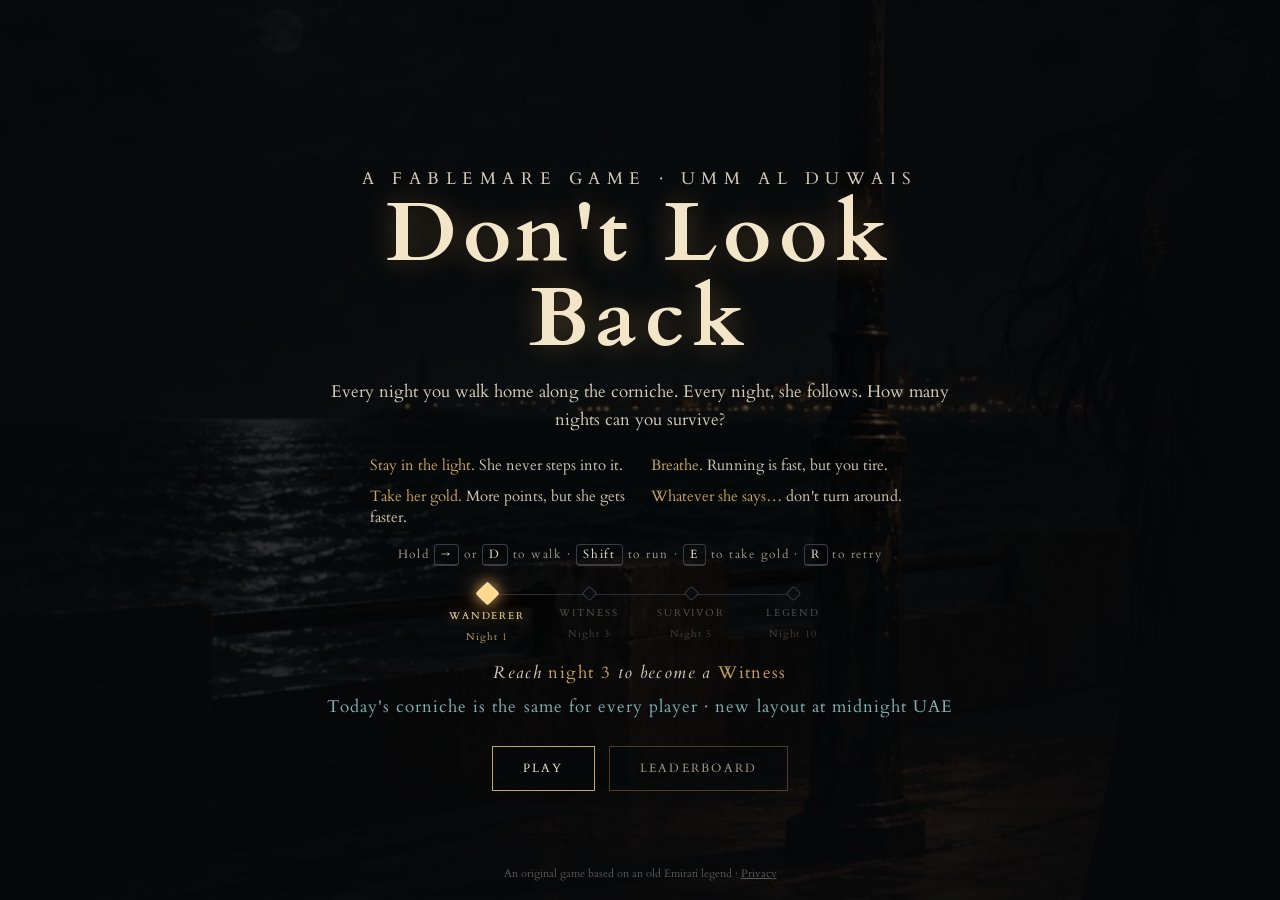
==== follow/index.html @ 58daafba "Game: rank ladder (Wanderer to Legend) on intro, end screen and share card Co-Authored-By: Claude Op" ====
<!DOCTYPE html>
<html lang="en">
<head>
<meta charset="utf-8">
<meta name="viewport" content="width=device-width,initial-scale=1,viewport-fit=cover,user-scalable=no">
<title>Don't Look Back — How many nights can you survive? | Fablemare</title>
<meta name="description" content="Walk home along the corniche at 2 AM. Stay in the light. Don't pick up her gold. And whatever you hear… don't look back. A free horror game based on the Emirati legend of Umm Al Duwais.">
<meta property="og:title" content="Don't Look Back — Fablemare">
<meta property="og:description" content="Stay in the light. Don't take her gold. Don't look back. How many nights can you survive? Beat the leaderboard.">
<meta property="og:image" content="https://fablemare.com/follow/img/woman.jpg?v=2">
<meta name="theme-color" content="#08090b">
<link rel="icon" href="../favicon.png">
<link rel="preload" href="../cardo-bold.woff2" as="font" type="font/woff2" crossorigin>
<style>
@font-face{font-family:Cardo;src:url(../cardo.woff2) format('woff2');font-weight:400;font-display:swap}
@font-face{font-family:Cardo;src:url(../cardo-bold.woff2) format('woff2');font-weight:700;font-display:swap}
@font-face{font-family:Cardo;src:url(../cardo-italic.woff2) format('woff2');font-style:italic;font-display:swap}
:root{--bg:#07080a;--ink:#efe6d2;--muted:#a3998a;--gold:#c9a45c;--teal:#7fb3b3}
*{box-sizing:border-box;-webkit-tap-highlight-color:transparent}
html,body{margin:0;height:100%;background:var(--bg);color:var(--ink);font-family:Cardo,Georgia,serif;overflow:hidden;touch-action:none;user-select:none;-webkit-user-select:none}
canvas{position:fixed;inset:0;width:100%;height:100%;display:block}
button{font:inherit;color:inherit}
.top{position:fixed;inset:0 0 auto 0;z-index:20;display:flex;justify-content:space-between;align-items:center;padding:14px 4vw;pointer-events:none}
.top>*{pointer-events:auto}
.brand{display:flex;align-items:center;gap:10px;color:var(--ink);text-decoration:none;letter-spacing:.2em;font-size:.85rem}
.brand img{width:30px;height:30px;border-radius:50%;box-shadow:0 0 0 1px rgba(201,164,92,.4)}
.pill{background:rgba(7,8,10,.4);border:1px solid rgba(201,164,92,.4);border-radius:30px;padding:6px 14px;font-size:.72rem;letter-spacing:.15em;text-transform:uppercase;color:var(--muted);cursor:pointer}
.pill:hover{color:var(--ink);border-color:var(--gold)}
.hud{position:fixed;left:0;right:0;top:96px;z-index:15;display:none;padding:0 4vw;pointer-events:none}
.hud.on{display:block}
.track{position:relative;height:2px;background:rgba(255,255,255,.12);margin:0 auto;max-width:min(560px,calc(100% - 70px))}
.track i{position:absolute;left:0;top:0;bottom:0;background:linear-gradient(90deg,rgba(201,164,92,.3),var(--gold));width:0}
.track b{position:absolute;right:-4px;top:-9px;transform:translateX(100%);padding-left:8px;font-size:.66rem;color:var(--gold);letter-spacing:.15em;font-weight:400}
.track u{position:absolute;top:-5px;width:12px;height:12px;margin-left:-6px;border-radius:50%;background:var(--ink);box-shadow:0 0 10px rgba(255,220,160,.8);text-decoration:none}
.meters{display:flex;justify-content:space-between;align-items:center;max-width:560px;margin:14px auto 0;font-size:.66rem;letter-spacing:.22em;text-transform:uppercase;color:var(--muted)}
.meter{display:flex;align-items:center;gap:8px}
.bar{width:90px;height:4px;background:rgba(255,255,255,.1);border-radius:2px;overflow:hidden}
.bar i{display:block;height:100%;width:0}
#oudBar{background:linear-gradient(90deg,#7a5b2e,#e0a14f,#ff6a3d)}
#stamBar{background:linear-gradient(90deg,#3f7d7e,#9fd3d3)}
.gold{color:var(--gold)}
.whisper{position:fixed;left:0;right:0;top:30%;z-index:16;text-align:center;font-style:italic;color:#f2d9a6;font-size:clamp(1.2rem,3.4vw,2rem);letter-spacing:.04em;text-shadow:0 0 24px rgba(255,170,90,.55),0 2px 8px #000;opacity:0;transition:opacity .6s;pointer-events:none;padding:0 6vw}
.whisper.on{opacity:1}
.turn{position:fixed;left:50%;top:46%;z-index:17;transform:translate(-50%,-50%) scale(.9);padding:16px 34px;background:rgba(120,20,20,.25);border:1px solid rgba(255,120,90,.7);color:#ffd6c7;letter-spacing:.32em;text-transform:uppercase;font-size:.86rem;cursor:pointer;opacity:0;pointer-events:none;transition:opacity .4s,transform .4s;box-shadow:0 0 40px rgba(255,80,50,.25)}
.turn.on{opacity:1;pointer-events:auto;transform:translate(-50%,-50%) scale(1);animation:pulse 1s ease-in-out infinite}
@keyframes pulse{50%{box-shadow:0 0 70px rgba(255,80,50,.55);transform:translate(-50%,-50%) scale(1.05)}}
.hint{position:fixed;left:0;right:0;top:160px;z-index:16;text-align:center;font-size:.8rem;letter-spacing:.25em;text-transform:uppercase;color:var(--gold);opacity:0;transition:opacity .4s;pointer-events:none}
.hint.on{opacity:1}
.pad{position:fixed;bottom:calc(22px + env(safe-area-inset-bottom));z-index:18;display:none;width:92px;height:92px;border-radius:50%;border:1px solid rgba(201,164,92,.5);background:rgba(7,8,10,.35);backdrop-filter:blur(4px);color:var(--ink);font-size:.7rem;letter-spacing:.2em;text-transform:uppercase;align-items:center;justify-content:center;touch-action:none}
.pad.active{background:rgba(201,164,92,.28)}
#padWalk{right:calc(24px + 92px + 16px)}
#padRun{right:24px}
#padTake{left:24px;width:84px;height:84px;border-color:rgba(255,200,110,.7);color:#ffd99a}
.touch .pad.show{display:flex}
.overlay{position:fixed;inset:0;z-index:30;display:flex;align-items:flex-start;justify-content:center;text-align:center;padding:80px 7vw 40px;opacity:0;pointer-events:none;transition:opacity .45s;overflow:auto}
.overlay.on{opacity:1;pointer-events:auto}
.overlay .bg{position:absolute;inset:0;background-size:cover;background-position:center;filter:brightness(.42) saturate(.9);z-index:-2}
.overlay::before{content:"";position:absolute;inset:0;background:radial-gradient(ellipse at center,rgba(7,8,10,.2),rgba(7,8,10,.9) 75%);z-index:-1}
.inner{max-width:640px;margin:auto}
.eyebrow{letter-spacing:.38em;text-transform:uppercase;font-size:.7rem;color:var(--teal);margin:0 0 14px}
.overlay h1,.overlay h2{margin:0;font-weight:700;line-height:1.02;color:#f3e6c8;text-shadow:0 0 30px rgba(255,186,100,.3)}
.overlay h1{font-size:clamp(2.6rem,8vw,5.2rem);letter-spacing:.08em}
.overlay h2{font-size:clamp(2.4rem,7vw,4.4rem);letter-spacing:.3em;margin-right:-.3em}
.overlay p{color:#d6ccb9;font-size:1.08rem;line-height:1.6;margin:16px 0 0}
.rules{display:grid;grid-template-columns:1fr 1fr;gap:10px 22px;text-align:left;max-width:540px;margin:22px auto 0;font-size:.95rem;color:#cfc5b2}
.rules span{color:var(--gold)}
.keys{margin-top:18px;font-size:.78rem;letter-spacing:.14em;color:var(--muted)}
.keys kbd{border:1px solid #3a3d44;border-bottom-width:2px;border-radius:4px;padding:1px 6px;font-family:inherit;color:var(--ink)}
.btns{display:flex;flex-wrap:wrap;gap:14px;justify-content:center;margin-top:26px}
.btn{position:relative;overflow:hidden;z-index:0;display:inline-block;padding:13px 30px;border:1px solid var(--gold);background:rgba(7,8,10,.4);color:var(--ink);text-decoration:none;letter-spacing:.18em;text-transform:uppercase;font-size:.78rem;cursor:pointer}
.btn::before{content:"";position:absolute;inset:0;background:var(--gold);transform:translateY(101%);transition:transform .45s cubic-bezier(.2,.7,.2,1);z-index:-1}
.btn:hover{color:#0b0b0b}.btn:hover::before{transform:none}
.btn.ghost{border-color:rgba(201,164,92,.35);color:var(--muted)}
.found{display:flex;gap:10px;justify-content:center;margin:20px 0 6px}
.found span{width:46px;height:3px;background:#2a2d33}
.found span.got{background:var(--gold);box-shadow:0 0 10px rgba(201,164,92,.6)}
.stats{color:var(--muted);font-size:.88rem;letter-spacing:.06em}
.legal{position:fixed;bottom:8px;left:0;right:0;text-align:center;font-size:.7rem;color:#5d5a54;z-index:31}
.legal a{color:inherit}
.ladder{position:relative;display:grid;grid-template-columns:repeat(4,1fr);max-width:420px;margin:22px auto 6px;padding:0 6px}
.ladder::before{content:'';position:absolute;left:12.5%;right:12.5%;top:9px;height:1px;background:linear-gradient(90deg,rgba(231,192,106,.7) var(--p,0%),#2b2e35 var(--p,0%))}
.step{position:relative;display:flex;flex-direction:column;align-items:center;gap:7px}
.step i{width:11px;height:11px;margin-top:3px;border-radius:50%;border:1px solid #3a3d44;background:#0b0c0f;transform:rotate(45deg);border-radius:2px}
.step b{font-weight:400;font-size:.62rem;letter-spacing:.2em;text-transform:uppercase;color:#55534d;white-space:nowrap}
.step small{font-size:.6rem;letter-spacing:.12em;color:#45433e}
.step.done i{background:#b8913f;border-color:#e7c06a}
.step.done b{color:#b9a477}
.step.now i{width:17px;height:17px;margin-top:0;background:#ffd88c;border-color:#fff1c9;box-shadow:0 0 14px rgba(255,190,100,.9),0 0 30px rgba(255,160,70,.45);animation:nowp 2.4s ease-in-out infinite}
.step.now b{color:#ffe2a6;text-shadow:0 0 12px rgba(255,190,100,.6)}
.step.now small{color:#c9a45c}
@keyframes nowp{50%{box-shadow:0 0 6px rgba(255,190,100,.5),0 0 14px rgba(255,160,70,.2)}}
.ladder-next{font-size:.8rem;letter-spacing:.08em;color:var(--muted);margin:6px 0 0;font-style:italic}
.ladder-next b{color:var(--gold);font-weight:400;font-style:normal}
@media (max-width:640px){.step b{font-size:.56rem;letter-spacing:.14em}}
body:has(#end.on) .legal{display:none}
@media (max-width:640px){body:has(#intro.on) .legal{display:none}}
@media (max-width:640px){.rules{grid-template-columns:1fr}.brand span{display:none}.bar{width:56px}.meters{letter-spacing:.12em}}
.score{position:fixed;top:14px;left:50%;transform:translateX(-50%);z-index:21;text-align:center;pointer-events:none;display:none}
.score.on{display:block}
.score b{display:block;font-size:clamp(1.5rem,3.4vw,2.2rem);font-weight:700;color:#f3e6c8;letter-spacing:.06em;text-shadow:0 0 18px rgba(255,186,100,.35);line-height:1}
.score small{font-size:.64rem;letter-spacing:.3em;text-transform:uppercase;color:var(--muted)}
.score .mult{color:var(--gold)}
.card{position:fixed;inset:0;z-index:25;display:flex;flex-direction:column;align-items:center;justify-content:center;text-align:center;pointer-events:none;opacity:0;transition:opacity .5s}
.card.on{opacity:1}
.card .n{font-size:.75rem;letter-spacing:.5em;text-transform:uppercase;color:var(--teal)}
.card .big{font-size:clamp(2.6rem,9vw,6rem);font-weight:700;letter-spacing:.14em;margin-right:-.14em;color:#f3e6c8;text-shadow:0 0 40px rgba(255,186,100,.35)}
.card .sub{color:#d6ccb9;font-style:italic;font-size:1.1rem;margin-top:6px;padding:0 6vw}
.card .tally{margin-top:16px;font-size:.9rem;letter-spacing:.12em;color:var(--gold);white-space:pre-line;line-height:1.8}
.big-score{font-size:clamp(3rem,10vw,5.5rem);font-weight:700;color:#f3e6c8;line-height:1;margin:10px 0 4px;text-shadow:0 0 30px rgba(255,186,100,.35)}
.seal{position:relative;display:inline-flex;flex-direction:column;align-items:center;margin-top:18px;padding:16px 34px 12px;overflow:hidden;
 background:radial-gradient(ellipse at 50% 0%,rgba(255,196,110,.28),rgba(201,164,92,.06) 60%,rgba(7,8,10,.4));border:1px solid rgba(231,192,106,.8);
 box-shadow:0 0 30px rgba(255,180,90,.25),inset 0 0 20px rgba(255,190,110,.12);clip-path:polygon(10px 0,calc(100% - 10px) 0,100% 10px,100% calc(100% - 10px),calc(100% - 10px) 100%,10px 100%,0 calc(100% - 10px),0 10px)}
.seal::after{content:"";position:absolute;inset:0;background:linear-gradient(105deg,transparent 35%,rgba(255,240,210,.35) 50%,transparent 65%);transform:translateX(-120%);animation:sweep 2.8s ease-in-out infinite}
@keyframes sweep{60%,100%{transform:translateX(120%)}}
.seal .flame{position:absolute;top:5px;left:50%;width:8px;height:12px;margin-left:-4px;border-radius:50% 50% 50% 50%/60% 60% 40% 40%;background:radial-gradient(circle at 50% 70%,#fff3c8,#ffb347 55%,rgba(255,120,40,0) 75%);filter:blur(.3px);animation:flick 1.3s ease-in-out infinite}
@keyframes flick{0%,100%{transform:scale(1) translateY(0);opacity:1}40%{transform:scale(.85,1.12) translateY(-1px);opacity:.85}70%{transform:scale(1.08,.92);opacity:.95}}
.seal b{display:block;margin-top:8px;font-size:.78rem;letter-spacing:.42em;margin-right:-.42em;text-transform:uppercase;color:#ffe2a8;text-shadow:0 0 14px rgba(255,180,90,.7)}
.seal small{display:block;margin-top:5px;color:#d9c29a;font-size:.86rem;letter-spacing:.04em;font-style:italic}
.cta{position:relative;display:block;margin:26px auto 0;width:min(100%,380px);padding:18px 20px 14px;border:0;cursor:pointer;color:#120c05;
 background:linear-gradient(180deg,#f2d494,#c9a45c 55%,#a9853f);box-shadow:0 0 0 1px rgba(255,230,170,.6),0 10px 40px -8px rgba(255,170,70,.55);animation:ember 2.2s ease-in-out infinite;
 clip-path:polygon(12px 0,calc(100% - 12px) 0,100% 50%,calc(100% - 12px) 100%,12px 100%,0 50%)}
.cta span{display:block;font-weight:700;font-size:1.15rem;letter-spacing:.38em;margin-right:-.38em;text-transform:uppercase}
.cta small{display:block;margin-top:4px;font-size:.72rem;letter-spacing:.16em;text-transform:uppercase;opacity:.75}
.cta:hover{filter:brightness(1.08)}
@keyframes ember{50%{box-shadow:0 0 0 1px rgba(255,230,170,.9),0 12px 60px -6px rgba(255,170,70,.85)}}
.medals-wrap{padding-bottom:30px;margin-top:28px}
.medals-h{margin:0 0 12px!important;font-size:.68rem!important;letter-spacing:.38em;text-transform:uppercase;color:var(--teal)!important}
.medals{display:grid;grid-template-columns:repeat(8,1fr);gap:10px;max-width:520px;margin:0 auto}
.medal{display:flex;flex-direction:column;align-items:center;gap:6px;min-width:0}
.medal em{white-space:nowrap}
.medal i{position:relative;display:grid;place-items:center;width:52px;height:52px;border-radius:50%;border:1px solid #2b2e35;background:radial-gradient(circle at 50% 35%,#16181d,#0a0b0d);color:#3a3c42}
.medal svg{width:26px;height:26px}
.medal em{font-style:normal;font-size:.56rem;letter-spacing:.12em;text-transform:uppercase;color:#4c4a45;line-height:1.3;text-align:center}
.medal.got i{color:#ffd88c;border-color:rgba(231,192,106,.85);background:radial-gradient(circle at 50% 35%,rgba(255,196,110,.28),#110d07 70%);box-shadow:0 0 18px rgba(255,180,90,.35),inset 0 0 10px rgba(255,190,110,.2)}
.medal.got em{color:#d9c29a}
.medal.new i{animation:popin .9s cubic-bezier(.2,1.6,.4,1) both}
@keyframes popin{from{transform:scale(.2);opacity:0}}
@media (max-width:640px){.medals{grid-template-columns:repeat(4,1fr)}}
.cardModal{position:fixed;inset:0;z-index:60;display:none;align-items:center;justify-content:center;background:rgba(4,5,6,.88);backdrop-filter:blur(6px);padding:20px}
.cardModal.on{display:flex}
.cm-inner{text-align:center;max-width:460px;width:100%}
.cm-inner img{width:100%;max-height:70vh;object-fit:contain;box-shadow:0 20px 70px rgba(0,0,0,.7),0 0 0 1px rgba(201,164,92,.35)}
@keyframes pulse2{50%{box-shadow:0 0 22px rgba(201,164,92,.55)}}
.submit{display:flex;gap:10px;justify-content:center;margin-top:20px;flex-wrap:wrap}
.submit input{background:rgba(7,8,10,.6);border:1px solid rgba(201,164,92,.5);color:var(--ink);font:inherit;font-size:1rem;padding:11px 14px;width:200px;letter-spacing:.06em;outline:none;user-select:text;-webkit-user-select:text}
.submit input:focus{border-color:var(--gold)}
.board{margin:30px auto 0;max-width:420px;text-align:left;font-size:.95rem}
.board h3{margin:0 0 8px;font-weight:400;font-size:.7rem;letter-spacing:.35em;text-transform:uppercase;color:var(--teal);text-align:center}
.board ol{list-style:none;margin:0;padding:0}
.board li{display:grid;grid-template-columns:2.2em 1fr auto auto;gap:10px;padding:6px 10px;border-bottom:1px solid rgba(255,255,255,.06);color:#d6ccb9}
.board li .r{color:var(--muted)}
.board li .s{color:#f3e6c8;font-weight:700}
.board li .ni{color:var(--muted);font-size:.8rem}
.board li.me{background:rgba(201,164,92,.12);color:#f3e6c8}
.board li:nth-child(1) .r{color:#e7c06a}.board li:nth-child(2) .r{color:#cfd6da}.board li:nth-child(3) .r{color:#c98a5a}
.board .note{color:var(--muted);font-size:.78rem;text-align:center;margin-top:8px}
.close{color:#ffb36b;letter-spacing:.08em;margin:8px 0 0!important;font-size:1rem!important}
.rankline{color:var(--gold)!important;font-size:.95rem!important;letter-spacing:.06em;margin:10px 0 0!important}
.submit .note{flex-basis:100%;margin:6px 0 0;color:#ffb36b;font-size:.85rem}
.tabs{display:flex;gap:6px;justify-content:center;margin-bottom:10px}
.tab{background:none;border:1px solid #2a2d33;color:var(--muted);padding:5px 12px;font-size:.66rem;letter-spacing:.2em;text-transform:uppercase;cursor:pointer}
.tab.on{border-color:var(--gold);color:var(--gold)}
.board li .tag{font-style:normal;font-size:.6rem;letter-spacing:.15em;text-transform:uppercase;color:var(--teal);margin-left:6px}
.board li .ti{display:block;font-size:.62rem;letter-spacing:.14em;text-transform:uppercase;color:#6f6a60}
.board li.gap{display:block;text-align:center;color:#55524c;border:0;padding:2px}
.player{margin-top:14px;border-top:1px solid rgba(255,255,255,.06);padding-top:10px;text-align:center}
.btns.small{margin-top:8px}.btns.small .btn{padding:8px 14px;font-size:.66rem}
.overlay .retry{margin-top:14px;font-size:.74rem;letter-spacing:.2em;color:var(--muted)}
</style>
</head>
<body>
<canvas id="cv"></canvas>
<div class="top">
  <a class="brand" href="/"><img src="../logo.png" alt="Fablemare"><span>FABLEMARE</span></a>
  <button class="pill" id="sound">Sound on</button>
</div>
<div class="score" id="score"><small id="nightLbl">Night 1</small><b id="scoreVal">0</b><small class="mult" id="multLbl"></small></div>
<div class="hud" id="hud">
  <div class="track"><i id="prog"></i><u id="dot"></u><b>HOME</b></div>
  <div class="meters">
    <div class="meter">Oud <div class="bar"><i id="oudBar"></i></div></div>
    <div class="meter gold" id="goldCount">Gold 0</div>
    <div class="meter">Breath <div class="bar"><i id="stamBar"></i></div></div>
  </div>
</div>
<div class="whisper" id="whisper"></div>
<button class="turn" id="turn">Turn around</button>
<div class="hint" id="hint"></div>
<button class="pad" id="padTake">Take</button>
<button class="pad" id="padWalk">Walk</button>
<button class="pad" id="padRun">Run</button>
<div class="card" id="card"><div class="n" id="cardN"></div><div class="big" id="cardBig"></div><div class="sub" id="cardSub"></div><div class="tally" id="cardTally"></div></div>

<div class="overlay on" id="intro">
  <div class="bg" style="background-image:url(img/woman.jpg?v=2);background-position:60% center"></div>
  <div class="inner">
    <p class="eyebrow">A Fablemare game · Umm Al Duwais</p>
    <h1>Don't Look Back</h1>
    <p>Every night you walk home along the corniche. Every night, she follows. How many nights can you survive?</p>
    <div class="rules">
      <div><span>Stay in the light.</span> She never steps into it.</div>
      <div><span>Breathe.</span> Running is fast, but you tire.</div>
      <div><span>Take her gold.</span> More points, but she gets faster.</div>
      <div><span>Whatever she says…</span> don't turn around.</div>
    </div>
    <div class="keys" id="keys">Hold <kbd>→</kbd> or <kbd>D</kbd> to walk · <kbd>Shift</kbd> to run · <kbd>E</kbd> to take gold · <kbd>R</kbd> to retry</div>
    <p class="stats" id="bestLine" style="margin-top:14px"></p>
    <div id="ladder0"></div>
    <p class="stats" style="margin-top:6px;color:#7fb3b3">Today's corniche is the same for every player · new layout at midnight UAE</p>
    <div class="btns"><button class="btn" id="start">Play</button><button class="btn ghost" id="showBoard">Leaderboard</button></div>
    <div class="board" id="board0" style="display:none"></div>
  </div>
</div>

<div class="overlay" id="end">
  <div class="bg" id="endBg"></div>
  <div class="inner">
    <p class="eyebrow" id="endNo">Taken on night 1</p>
    <h2 id="endTitle">TAKEN</h2>
    <div class="big-score" id="endScore">0</div>
    <p class="stats" id="endStats"></p>
    <div id="ladder1"></div>
    <p class="close" id="soClose"></p>
    <div id="newBest"></div>
    <p class="rankline" id="rankLine"></p>
    <form class="submit" id="submit" style="display:none" autocomplete="off">
      <input id="name" maxlength="14" placeholder="Pick a name" aria-label="Your name for the leaderboard">
      <button class="btn" type="submit" id="nameBtn">Join the leaderboard</button>
      <p class="note" id="nameMsg"></p>
    </form>
    <button class="cta" id="again"><span>Try again</span><small id="againSub">Press R · she is waiting</small></button>
    <div class="btns">
      <button class="btn" id="share">Share my card</button>
      <a class="btn ghost" href="https://www.youtube.com/@Fablemare">Watch the legend</a>
    </div>
    <div class="board" id="board1"></div>
    <div class="medals-wrap"><p class="medals-h" id="achH">Relics found</p><div class="medals" id="ach"></div></div>
  </div>
</div>
<div class="cardModal" id="cardModal" aria-hidden="true">
  <div class="cm-inner">
    <img id="cardImg" alt="Your Don't Look Back share card">
    <div class="btns">
      <button class="btn" id="cardShare">Share</button>
      <a class="btn ghost" id="cardSave" download="dont-look-back.png">Save image</a>
      <button class="btn ghost" id="cardClose">Close</button>
    </div>
  </div>
</div>
<p class="legal" id="legal">An original game based on an old Emirati legend · <a href="/privacy.html">Privacy</a></p>

<script>
(() => {
'use strict';
/* Leaderboard endpoint (Google Apps Script web app). Empty = this device only. */
const LB_DEPLOYED = '';
const LB_URL = (new URLSearchParams(location.search).get('lb') || LB_DEPLOYED).replace(/\/$/, '');
const GAME = 'dlb';
const dubaiDay = () => { const d = new Date(Date.now() + 4*3600e3); return d.getUTCFullYear() + String(d.getUTCMonth()+1).padStart(2,'0') + String(d.getUTCDate()).padStart(2,'0'); };
function mulberry32(a){ return function(){ a |= 0; a = a + 0x6D2B79F5 | 0; let t = Math.imul(a ^ a >>> 15, 1 | a); t = t + Math.imul(t ^ t >>> 7, 61 | t) ^ t; return ((t ^ t >>> 14) >>> 0) / 4294967296; }; }
let R = Math.random, runSeed = dubaiDay();
const rr = (a,b) => a + R()*(b-a);

const $ = id => document.getElementById(id);
const cv = $('cv'), cx = cv.getContext('2d');
const touch = matchMedia('(pointer: coarse)').matches;
if (touch) { document.body.classList.add('touch'); $('keys').textContent = 'Hold WALK or RUN · tap TAKE to pick up gold' + (innerHeight > innerWidth ? ' · best in landscape' : ''); }
let W, H, DPR, S;
function resize(){ DPR = Math.min(devicePixelRatio||1, 2); W = innerWidth; H = innerHeight; cv.width = W*DPR; cv.height = H*DPR; cx.setTransform(DPR,0,0,DPR,0,0); S = Math.min(H/11, W/8.5); }
addEventListener('resize', resize); resize();
const rnd = (a,b) => a + Math.random()*(b-a);
const clamp = (v,a,b) => Math.max(a, Math.min(b, v));
const fmt = n => Math.round(n).toLocaleString('en-US');

/* saved data (this device only) */
const store = { get(k, d){ try { const v = localStorage.getItem(k); return v === null ? d : JSON.parse(v); } catch(e){ return d; } }, set(k, v){ try { localStorage.setItem(k, JSON.stringify(v)); } catch(e){} } };
let bestScore = store.get('fm_dlb_best_score', 0), bestNight = store.get('fm_dlb_best_night', 0), achGot = store.get('fm_dlb_ach', []), myName = store.get('fm_dlb_name', '');
const ACH = [
  ['night3','Survive night 3'],['night5','Survive night 5'],['night10','Survive night 10'],
  ['close','Close call'],['greedy','5 gold in one night'],['pure','A night with no gold'],['resist','Resist her 5 times'],['sprint','Night under 40s']
];
let runAch = [], runGold = 0;
function unlock(k){ if (!achGot.includes(k)) { achGot.push(k); runAch.push(k); store.set('fm_dlb_ach', achGot); popup('✦ ' + ACH.find(a=>a[0]===k)[1], '#e7c06a', 1.6); } }
const MOON = n => `<svg viewBox="0 0 24 24" fill="none" stroke="currentColor" stroke-width="1.4"><path d="M15.5 3.2a8.8 8.8 0 1 0 5.3 15.6A7.2 7.2 0 0 1 15.5 3.2z"/><text x="11" y="16" font-size="7" fill="currentColor" stroke="none" text-anchor="middle" font-family="Cardo,serif">${n}</text></svg>`;
const ICON = {
  night3: MOON(3), night5: MOON(5), night10: MOON(10),
  close: '<svg viewBox="0 0 24 24" fill="none" stroke="currentColor" stroke-width="1.4"><path d="M2 12s3.8-6.5 10-6.5S22 12 22 12s-3.8 6.5-10 6.5S2 12 2 12z"/><circle cx="12" cy="12" r="3.2"/><circle cx="12" cy="12" r="1" fill="currentColor"/></svg>',
  greedy: '<svg viewBox="0 0 24 24" fill="none" stroke="currentColor" stroke-width="1.4"><ellipse cx="9" cy="13" rx="6" ry="3.4"/><ellipse cx="15" cy="11" rx="6" ry="3.4"/><path d="M15 5.5l.6 1.4 1.4.6-1.4.6-.6 1.4-.6-1.4-1.4-.6 1.4-.6z" fill="currentColor"/></svg>',
  pure: '<svg viewBox="0 0 24 24" fill="none" stroke="currentColor" stroke-width="1.4"><rect x="9" y="11" width="6" height="10" rx="1"/><path d="M12 11V9"/><path d="M12 3.5c1.6 1.8 2 3 0 5-2-2-1.6-3.2 0-5z" fill="currentColor"/></svg>',
  resist: '<svg viewBox="0 0 24 24" fill="none" stroke="currentColor" stroke-width="1.4"><path d="M4 12c2-3 5-4 8-2 3-2 6-1 8 2-2 3-5 4-8 4s-6-1-8-4z"/><path d="M4 12h16"/><path d="M3 4l18 16"/></svg>',
  sprint: '<svg viewBox="0 0 24 24" fill="none" stroke="currentColor" stroke-width="1.4"><path d="M3 8h9M2 12h12M3 16h9"/><path d="M15 6l6 6-6 6"/></svg>'
};
const SHORT = {night3:'Night 3', night5:'Night 5', night10:'Night 10', close:'Close call', greedy:'Gold ×5', pure:'No gold', resist:'Resisted ×5', sprint:'Under 40s'};
const RANKS = [['Wanderer', 1], ['Witness', 3], ['Survivor', 5], ['Legend', 10]];
const rankIdx = n => RANKS.reduce((k, r, i) => n >= r[1] ? i : k, 0);
function updateBestLine(){ $('bestLine').textContent = bestScore ? `Your best: ${fmt(bestScore)} · night ${bestNight} · ${titleFor(bestNight)}` : ''; $('ladder0').innerHTML = ladderHtml(bestNight || 1, true); }
updateBestLine();
['end_taken'].forEach(k => { const i = new Image(); i.src = 'img/'+k+'.jpg'; });

/* audio */
let soundOn = true, ac = null, master;
const amb = new Audio('ambience.mp3'); amb.loop = true; amb.volume = 0;
function audio(){ if (!ac) { try { ac = new (window.AudioContext||window.webkitAudioContext)(); master = ac.createGain(); master.connect(ac.destination); } catch(e){} } if (ac && ac.state === 'suspended') ac.resume(); return ac; }
function tone(freq, t0, dur, vol, type, end){ if(!ac||!soundOn) return; const o=ac.createOscillator(), g=ac.createGain(); o.type=type||'sine'; o.frequency.setValueAtTime(freq,t0); if(end) o.frequency.exponentialRampToValueAtTime(end,t0+dur); g.gain.setValueAtTime(0.0001,t0); g.gain.exponentialRampToValueAtTime(vol,t0+0.01); g.gain.exponentialRampToValueAtTime(0.0001,t0+dur); o.connect(g).connect(master); o.start(t0); o.stop(t0+dur+0.05); }
function noise(dur, vol, filt, q){ if(!ac||!soundOn) return; const n=ac.createBuffer(1,Math.ceil(ac.sampleRate*dur),ac.sampleRate), d=n.getChannelData(0); for(let i=0;i<d.length;i++) d[i]=(Math.random()*2-1)*(1-i/d.length); const s=ac.createBufferSource(), f=ac.createBiquadFilter(), g=ac.createGain(); f.type='bandpass'; f.frequency.value=filt||800; f.Q.value=q||0.7; g.gain.value=vol; s.buffer=n; s.connect(f).connect(g).connect(master); s.start(); }
const sfx = {
  step: v => noise(0.09, 0.2*v, 380, 1.2),
  chime: v => { if(!ac) return; const t0=ac.currentTime; [2093,2637,3136].forEach((f,i)=>tone(f*rnd(.99,1.01), t0+i*0.06, 1.6, 0.05*v)); },
  heart: v => { if(!ac) return; const t0=ac.currentTime; tone(52,t0,0.22,0.5*v); tone(46,t0+0.2,0.22,0.35*v); },
  boom: v => { if(!ac) return; tone(90,ac.currentTime,2.2,0.9*v,'sine',26); noise(1.4,0.6*v,120,0.5); },
  breath: v => noise(1.1, 0.25*v, 1400, 0.6),
  pickup: m => { if(!ac) return; const t0=ac.currentTime, k = Math.pow(2, Math.min(m,6)/12); tone(1568*k,t0,0.5,0.12); tone(2349*k,t0+0.08,0.7,0.1); },
  whisper: () => { noise(1.6, 0.35, 2600, 0.8); noise(1.2, 0.2, 900, 0.5); },
  bonus: () => { if(!ac) return; const t0=ac.currentTime; [523,659,784,1047].forEach((f,i)=>tone(f, t0+i*0.07, 0.35, 0.08, 'triangle')); },
  clear: () => { if(!ac) return; const t0=ac.currentTime; [392,523,659,784,1047].forEach((f,i)=>tone(f, t0+i*0.11, 0.9, 0.09, 'triangle')); }
};
function fadeAmb(to, ms){ ms=ms||1200; const from=amb.volume, t0=performance.now(); (function f(tt){ const k=Math.min(1,(tt-t0)/ms); amb.volume=clamp(from+(to-from)*k,0,1); if(k<1) requestAnimationFrame(f); })(t0); }
$('sound').onclick = () => { soundOn=!soundOn; $('sound').textContent = soundOn?'Sound on':'Sound off'; if(master) master.gain.value = soundOn?1:0; if (soundOn) { amb.play().catch(()=>{}); fadeAmb(state==='play'?0.45:0.3); } else fadeAmb(0,300); };

/* world: each night is a level */
let L = 240, night = 1;
let lamps, stalls, bangles, palms, skyline, stars, fog, embers, smoke;
const NIGHT_SUBS = ['', "She's out tonight.", 'The lamps are older here.', 'She learned your route.', 'Fewer lights. Faster steps.', "Don't trust the gold.", 'The karak stall is closed.', 'She is hungry tonight.', 'Every lamp is flickering.', 'She knows your name.', 'The longest night.'];
function build(){
  const N = night;
  L = Math.min(420, 170 + N*30);
  R = mulberry32((+runSeed) * 101 + night * 7919);
  lamps = []; let x = 10;
  const pBroken = Math.min(0.6, 0.1 + N*0.06);
  while (x < L - 14) { lamps.push({x, r: 6.2, broken: R() < pBroken && x > 30, ph: R()*10, dimv: 1}); x += rr(19, 28) + Math.min(14, N*1.6) + x/L*4; }
  stalls = N < 6 ? [{x: L*rr(.45,.6), r: 11}] : (R() < .5 ? [{x: L*rr(.4,.7), r: 10}] : []);
  lamps = lamps.filter(l => !stalls.some(s => Math.abs(s.x-l.x) < 14));
  bangles = [];
  const pts = [...lamps.map(l=>l.x), ...stalls.map(s=>s.x)].sort((a,b)=>a-b);
  for (let i=0;i<pts.length-1;i++){ const gap = pts[i+1]-pts[i]; if (gap > 17 && R() < 0.75) bangles.push({x: pts[i]+gap*rr(.4,.6), taken:false, t:R()*6}); }
  palms = []; for (let p=-30; p<L*0.6+60; p+=rnd(5,11)) palms.push({x:p, h:rnd(6.5,10), lean:rnd(-.18,.18), s:rnd(.85,1.15)});
  skyline = []; for (let p=-60; p<L*0.12+160; p+=rnd(2.5,6)) skyline.push({x:p, w:rnd(2,5), h:rnd(4,16)*(Math.random()<.15?1.8:1), lit:Math.random()});
  stars = Array.from({length:110},()=>({x:Math.random(), y:Math.random()*0.5, s:Math.random()*1.3+0.2, t:Math.random()*6}));
  fog = Array.from({length:7},()=>({x:Math.random(), y:rnd(.55,.85), r:rnd(.25,.5), v:rnd(.004,.012)*(Math.random()<.5?-1:1), a:rnd(.02,.045)}));
  embers = Array.from({length:30},()=>({x:Math.random(), y:Math.random(), v:rnd(.01,.03), s:rnd(.6,1.6), p:Math.random()*6}));
  smoke = [];
}
function flick(l, tt){ const s = Math.sin(tt*7.3+l.ph)*Math.sin(tt*3.1+l.ph*2)+Math.sin(tt*17+l.ph); return s > 0.6 ? 0.15 : (s > -0.2 ? 1 : 0.55); }
function dim(l){ return (Her && Her.on && Her.a > 0.5 && Math.abs(Her.x - l.x) < l.r*0.6) ? 0.12 + Math.random()*0.15 : 1; }
function lightAt(x, tt){
  let v = 0;
  for (const l of lamps){ const d = Math.abs(x-l.x); if (d < l.r) { let k = (1 - d/l.r) * l.dimv; if (l.broken) k *= flick(l, tt); v = Math.max(v, k); } }
  for (const s of stalls){ const d = Math.abs(x-s.x); if (d < s.r) v = Math.max(v, 1 - d/s.r*0.85); }
  return v;
}
const inStall = x => stalls.some(s => Math.abs(x-s.x) < s.r*0.75);

/* state */
let state = 'menu', P, Her, t = 0, nightT = 0, runT = 0, gold = 0, oud = 0, seen = false, nextWhisper = 0, whisperOn = 0, whisperResolved = true, lastStep = 0, lastBeat = 0, lastChime = 0, shake = 0, flash = 0, cam = 0, menuX = 0;
let score = 0, nightScore = 0, distScored = 0, mult = 1, closeArmed = false, resisted = 0, popups = [], cardT = 0, onCardDone = null, deathCause = 'taken';
const input = {walk:false, run:false, take:false};
function resetNight(){
  build();
  P = {x: 2, v: 0, stam: 1, phase: 0};
  Her = {on:false, x:-50, a:0, cool: Math.max(3, 7 - night*0.5), wait:0};
  gold = 0; oud = 0; nextWhisper = rnd(5,8); whisperOn = 0; whisperResolved = true; shake = 0; cam = P.x; lastStep = 0; nightT = 0; distScored = 0; mult = 1; closeArmed = false; nightScore = 0;
}
let combo = 1, lastBonusT = -99, bestCombo = 1;
function newRun(){ runAch = []; runGold = 0; runSeed = dubaiDay(); night = 1; score = 0; runT = 0; seen = false; resisted = 0; popups = []; combo = 1; lastBonusT = -99; bestCombo = 1; nightsLog = []; resetNight(); }
let nightsLog = [];
newRun();

/* popups */
function popup(text, color, life){ popups.push({text, color: color||'#f3e6c8', life: life||1.2, max: life||1.2, y: 0}); }
function drawPopups(dt){
  cx.textAlign = 'center';
  popups.forEach((p,i) => { p.life -= dt; p.y += dt*40; const a = clamp(p.life/p.max*1.5, 0, 1);
    cx.font = `700 ${Math.max(16, S*0.42)}px Cardo, Georgia, serif`; cx.fillStyle = p.color; cx.globalAlpha = a; cx.shadowColor = 'rgba(0,0,0,.9)'; cx.shadowBlur = 8;
    cx.fillText(p.text, W*0.36, H*0.8 - S*3.4 - p.y - i*S*0.5); cx.shadowBlur = 0; cx.globalAlpha = 1; });
  popups = popups.filter(p => p.life > 0);
}
function addScore(n, label, color, chain){
  if (chain) { combo = (t - lastBonusT < 8) ? Math.min(3, combo + 0.5) : 1; lastBonusT = t; bestCombo = Math.max(bestCombo, combo); n = Math.round(n * combo); }
  score += n; nightScore += n;
  if (label) { popup(label + (chain && combo > 1 ? '  ×' + combo : '') + '  +' + fmt(n), color); sfx.bonus(); }
}
const buzz = p => { try { if (navigator.vibrate) navigator.vibrate(p); } catch(e){} };

/* input */
const held = new Set();
addEventListener('keydown', e => { const k = e.key.toLowerCase(); if (document.activeElement === $('name')) return; held.add(k); if (['arrowright','arrowleft',' '].includes(k)) e.preventDefault();
  if (k==='e') input.take = true;
  if ((k==='r' || k==='enter') && state === 'dead') begin();
  if (k==='enter' && state === 'menu') begin(); });
addEventListener('keyup', e => held.delete(e.key.toLowerCase()));
addEventListener('blur', () => { held.clear(); input.walk = input.run = false; });
function hold(btn, key){ const on = e => { e.preventDefault(); input[key]=true; btn.classList.add('active'); }, off = () => { input[key]=false; btn.classList.remove('active'); };
  btn.addEventListener('pointerdown', on); ['pointerup','pointercancel','pointerleave'].forEach(ev => btn.addEventListener(ev, off)); }
hold($('padWalk'),'walk'); hold($('padRun'),'run');
$('padTake').addEventListener('pointerdown', e => { e.preventDefault(); input.take = true; });
$('turn').addEventListener('click', () => { if (state==='play') die('looked'); });

const LINES = ["Aren't you coming?","You dropped something…","Wait for me.","Why are you walking so fast?","Look at me.","I'm right behind you.","Turn around. Just once.","I have your gold…"];
function whisper(text, dur){ $('whisper').textContent = text; $('whisper').classList.add('on'); whisperOn = dur; }

/* night cards */
function showCard(n, big, sub, tally, dur, done){ $('cardN').textContent = n; $('cardBig').textContent = big; $('cardSub').textContent = sub||''; $('cardTally').textContent = tally||''; $('card').classList.add('on'); cardT = dur; onCardDone = done; }

/* loop */
let prev = performance.now();
function frame(now){
  requestAnimationFrame(frame);
  const dt = Math.min(0.05, (now - prev)/1000); prev = now; t += dt;
  if (state === 'play') update(dt);
  if (state === 'card') { cardT -= dt; if (cardT <= 0) { $('card').classList.remove('on'); const f = onCardDone; onCardDone = null; state = 'play'; if (f) f(); } }
  if (shake > 0) shake -= dt;
  draw(dt);
  drawPopups(dt);
}
function update(dt){
  nightT += dt; runT += dt;
  const wantWalk = input.walk || input.run || held.has('arrowright') || held.has('d');
  const wantRun = (input.run || held.has('shift')) && wantWalk;
  const shaky = oud > 85 ? 0.78 : 1;
  const target = wantWalk ? (wantRun && P.stam > 0.02 ? 4.6 : 2.1) * shaky : 0;
  P.v += (target - P.v) * Math.min(1, dt*6);
  if (wantRun && P.v > 3) P.stam = Math.max(0, P.stam - dt*0.2); else P.stam = Math.min(1, P.stam + dt*(P.v < .3 ? 0.16 : 0.09));
  if (P.stam < 0.03 && wantRun && Math.random() < dt*0.8) sfx.breath(0.8);
  P.x += P.v * dt; P.phase += P.v * dt * 2.2;
  if (P.v > 0.4 && P.phase - lastStep > Math.PI) { lastStep = P.phase; sfx.step(Math.min(1, P.v/3)); }
  // distance points
  while (P.x - distScored >= 1) { distScored += 1; score += night; nightScore += night; }
  for (const l of lamps) l.dimv = dim(l);
  const lit = lightAt(P.x, t), safe = inStall(P.x), d = P.x - Her.x;
  const N = night;
  if (lit > 0.15) oud -= dt*9; else oud += dt*(8 + gold*1.5 + N*0.9);
  if (Her.on && d < 16 && lit <= 0.15) oud += dt*(16-d)*1.6;
  if (safe) oud -= dt*35;
  oud = clamp(oud, 0, 100);
  Her.cool -= dt;
  if (!Her.on && Her.cool <= 0 && lit < 0.15 && oud > Math.max(12, 30 - N*2) && !safe) { Her.on = true; Her.x = P.x - rnd(14, 18) + Math.min(4, N*0.4); Her.a = 0; sfx.chime(0.5); }
  if (Her.on) {
    Her.a = Math.min(1, Her.a + dt*0.7);
    const cap = Math.min(4.45, 3.5 + N*0.09) + gold*0.22;
    const sp = Math.min(cap, 1.9 + oud*0.03 + gold*0.3 + N*0.12);
    const nx = Her.x + sp*dt;
    if (!(lit > 0.15 && lightAt(nx + 0.6, t) > 0.2)) Her.x = nx;
    if (Her.x < P.x - 34) Her.x = P.x - 34;
    Her.wait = lit > 0.15 ? Her.wait + dt : 0;
    const patience = Math.max(1.6, 3.5 - N*0.15);
    if (safe || Her.wait > patience) { Her.a -= dt*1.5; if (Her.a <= 0) { Her.on = false; Her.cool = safe ? 6 : Math.max(1.5, 3 - N*0.15); Her.wait = 0; } }
    const dd = P.x - Her.x;
    if (t - lastChime > 1.6 - Math.min(1.1, (20-Math.min(20,dd))*0.06)) { lastChime = t; sfx.chime(clamp(1 - dd/30, 0.08, 1)); }
    if (dd < 4.6 && dd > 1 && !seen) { seen = true; flash = 0.45; }
    if (dd < 2.6) closeArmed = true;
    if (closeArmed && dd > 9) { closeArmed = false; addScore(150*N, 'CLOSE CALL!', '#ffb36b', true); buzz(60); unlock('close'); }
    if (dd < 1.0) return die('taken');
    if (Math.random() < dt*0.7) smoke.push({x: Her.x + rnd(-.5,.5), y: rnd(1, 2.4), a: 0.5, v: rnd(.3,.8)});
    nextWhisper -= dt;
    if (nextWhisper <= 0 && dd < 16 && dd > 2.5) { whisper(LINES[(Math.random()*LINES.length)|0], 3.2); sfx.whisper(); $('turn').classList.add('on'); whisperResolved = false; nextWhisper = Math.max(5, rnd(9, 15) - N*0.6); shake = 0.25; }
  }
  if (whisperOn > 0) { whisperOn -= dt; if (whisperOn <= 0) { $('whisper').classList.remove('on'); $('turn').classList.remove('on'); if (!whisperResolved) { whisperResolved = true; resisted++; addScore(75*N, 'RESISTED', '#9fd3d3', true); if (resisted >= 5) unlock('resist'); } } }
  const bp = 1.25 - oud/100*0.8;
  if (oud > 25 && t - lastBeat > bp) { lastBeat = t; sfx.heart(clamp(oud/100, .25, 1)); }
  let near = null;
  for (const b of bangles) if (!b.taken && Math.abs(b.x - P.x) < 1.4) near = b;
  $('hint').textContent = near ? (touch ? 'Gold · TAKE?' : 'Gold · press E') : '';
  $('hint').classList.toggle('on', !!near);
  $('padTake').classList.toggle('show', !!near);
  if (input.take && near) { near.taken = true; gold++; runGold++; mult = 1 + gold; addScore(50*N*gold, 'GOLD ' + gold, '#e7c06a', true); buzz(25); sfx.pickup(gold); oud = Math.min(100, oud+15); Her.cool = Math.min(Her.cool, 1.5); if (gold >= 5) unlock('greedy'); }
  input.take = false;
  if (P.x >= L) return clearNight();
  // hud
  $('prog').style.width = (P.x/L*100)+'%'; $('dot').style.left = (P.x/L*100)+'%';
  $('oudBar').style.width = oud+'%'; $('stamBar').style.width = (P.stam*100)+'%';
  $('goldCount').textContent = 'Gold ' + gold;
  $('scoreVal').textContent = fmt(score); $('nightLbl').textContent = 'Night ' + night; $('multLbl').textContent = (t - lastBonusT < 8 && combo > 1) ? 'combo ×' + combo : (gold ? 'gold ' + gold : '');
}
function hideInPlay(){ $('whisper').classList.remove('on'); $('turn').classList.remove('on'); $('hint').classList.remove('on'); ['padTake'].forEach(id => $(id).classList.remove('show')); }
function clearNight(){
  hideInPlay(); sfx.clear();
  const par = L / 3.2, fast = Math.max(0, Math.round((par - nightT) * 25 * night));
  const bonus = 500 * night;
  score += bonus + fast;
  nightsLog.push(gold ? '💰' : '🕯️');
  if (night >= 3) unlock('night3'); if (night >= 5) unlock('night5'); if (night >= 10) unlock('night10');
  if (gold === 0) unlock('pure'); if (nightT < 40) unlock('sprint');
  const tally = `Night bonus  +${fmt(bonus)}\n${fast ? 'Speed bonus  +' + fmt(fast) + '\n' : ''}Score  ${fmt(score)}`;
  state = 'card';
  showCard('Night ' + night + ' survived', 'MORNING', gold ? `You made it home with ${gold} of her bangles.` : 'You never looked back.', tally, 2.8, () => {
    night++; resetNight(); state = 'card';
    showCard('Night ' + night, '2:14 AM', NIGHT_SUBS[Math.min(night, NIGHT_SUBS.length-1)] || 'She is waiting.', '', 2.0, null);
  });
}
function die(kind){
  if (state !== 'play') return;
  state = 'dead'; deathCause = kind;
  hideInPlay(); ['padWalk','padRun'].forEach(id => $(id).classList.remove('show'));
  sfx.boom(1); flash = 1; shake = 0.6; fadeAmb(0.15);
  $('hud').classList.remove('on'); $('score').classList.remove('on');
  const prevBest = bestScore, isBest = score > bestScore;
  if (isBest) { bestScore = score; store.set('fm_dlb_best_score', bestScore); }
  if (night > bestNight) { bestNight = night; store.set('fm_dlb_best_night', bestNight); }
  updateBestLine();
  $('endBg').style.backgroundImage = 'url(img/end_taken.jpg)'; $('endBg').style.backgroundPosition = '45% center';
  $('endNo').textContent = (kind === 'looked' ? 'You turned around' : 'She caught you') + ' · night ' + night;
  $('endTitle').textContent = 'TAKEN';
  $('endScore').textContent = fmt(score);
  $('endStats').textContent = `${night - 1} ${night - 1 === 1 ? 'night' : 'nights'} survived · ${Math.round(P.x)} m into night ${night} · best ${fmt(bestScore)}`;
  $('newBest').innerHTML = isBest && score > 0 ? `<div class="seal"><span class="flame"></span><b>New personal best</b><small>${prevBest ? '+' + fmt(score - prevBest) + ' over your last best' : 'Your first mark on the corniche'}</small></div>` : '';
  $('ladder1').innerHTML = ladderHtml(night, true);
  $('againSub').textContent = (touch ? '' : 'Press R · ') + (night >= bestNight ? 'night ' + (night + 1) + ' is waiting' : 'she is waiting');
  $('achH').textContent = `Relics found · ${achGot.length} of ${ACH.length}`;
  $('ach').innerHTML = ACH.map(a => `<div class="medal ${achGot.includes(a[0]) ? 'got' : ''} ${runAch.includes(a[0]) ? 'new' : ''}" title="${a[1]}"><i>${ICON[a[0]]}</i><em>${achGot.includes(a[0]) ? SHORT[a[0]] : '?'}</em></div>`).join('');
  lastRun = { score: Math.round(score), night, dur: Math.round(runT), seed: runSeed, ev: { gold, resisted, combo: bestCombo, x: Math.round(P.x) }, submitted: false };
  // "so close" lines
  const close = [], toHome = Math.round(L - P.x);
  if (toHome <= 40) close.push(`${toHome} m from home`);
  if (!isBest && bestScore > score) close.push(`${fmt(bestScore - score)} short of your best`);
  $('soClose').textContent = close.join(' · ');
  $('rankLine').textContent = '';
  lastShare = { night, score: Math.round(score), gold: runGold, log: nightsLog.join('') + '💀' };
  $('name').value = me.name || myName || ''; $('nameMsg').textContent = '';
  buzz([200, 80, 300]);
  afterDeath();
  setTimeout(() => { $('end').classList.add('on'); }, 1000);
}

/* leaderboard */
let lastRun = null, curTab = 'today';
function ladderHtml(n, next){
  const k = rankIdx(n || 1), nx = RANKS[k + 1];
  return `<div class="ladder" style="--p:${k * 100 / 3}%">` + RANKS.map((r, i) => `<div class="step ${i < k ? 'done' : i === k ? 'now' : ''}"><i></i><b>${r[0]}</b><small>Night ${r[1]}</small></div>`).join('') + '</div>' +
    (next ? `<p class="ladder-next">${nx ? `Reach <b>night ${nx[1]}</b> to become ${nx[0] === 'Legend' ? 'a <b>Legend of the Corniche</b>' : 'a <b>' + nx[0] + '</b>'}` : 'You are a <b>Legend of the Corniche</b>'}</p>` : '');
}
function titleFor(n){ return n >= 10 ? 'Legend of the Corniche' : n >= 5 ? 'Survivor' : n >= 3 ? 'Witness' : 'Wanderer'; }
const esc = s => String(s == null ? '' : s).replace(/[&<>"']/g, c => ({'&':'&amp;','<':'&lt;','>':'&gt;','"':'&quot;',"'":'&#39;'}[c]));
const cleanName = s => (s||'').replace(/[^A-Za-z0-9_.\-؀-ۿ]/g, '').slice(0, 14);
function rid(n){ const a = new Uint8Array(n), c = 'abcdefghijklmnopqrstuvwxyz0123456789ABCDEFGHIJKLMNOPQRSTUVWXYZ'; crypto.getRandomValues(a); return Array.from(a, x => c[x % (/* id: lowercase only */ n === 16 ? 36 : 62)]).join(''); }
let me = store.get('fm_player', null);
if (!me || !me.id) { me = { id: rid(16), key: rid(28), name: '' }; store.set('fm_player', me); }
if (!me.name && myName) me.name = '';   // a name only counts once the server has accepted it
async function api(params){
  if (!LB_URL) return null;
  const q = new URLSearchParams(params).toString();
  try { const r = await fetch(LB_URL + (LB_URL.includes('?') ? '&' : '?') + q, {cache:'no-store'}); return await r.json(); } catch(e){ return null; }
}
async function claimName(name){
  const j = await api({a:'claim', id: me.id, key: me.key, name});
  if (j && j.ok) { me.name = j.name; store.set('fm_player', me); myName = j.name; store.set('fm_dlb_name', j.name); }
  return j;
}
async function submitRun(){
  if (!lastRun || lastRun.submitted) return null;
  lastRun.submitted = true;
  const local = store.get('fm_dlb_local', []); local.push({ name: me.name || 'You', score: lastRun.score, night: lastRun.night, me: true }); local.sort((a,b) => b.score - a.score); store.set('fm_dlb_local', local.slice(0, 20));
  return api({a:'submit', d: JSON.stringify({ id: me.id, key: me.key, game: GAME, score: lastRun.score, night: lastRun.night, dur: lastRun.dur, seed: lastRun.seed, ev: lastRun.ev })});
}
function rowHtml(r, rank){
  return `<li class="${r.me ? 'me' : ''}"><span class="r">${rank}</span><span>${esc(r.name)}${r.staff ? ' <em class="tag">staff</em>' : ''}<small class="ti">${esc(titleFor(r.night||1))}</small></span><span class="ni">N${r.night}</span><span class="s">${fmt(r.score)}</span></li>`;
}
function tabsHtml(){ return `<div class="tabs">${[['today','Today'],['week','This week'],['all','All time']].map(([k,l]) => `<button class="tab ${k===curTab?'on':''}" data-tab="${k}">${l}</button>`).join('')}</div>`; }
async function board(el){
  el.style.display = 'block';
  if (!LB_URL) {
    const list = store.get('fm_dlb_local', []);
    el.innerHTML = '<h3>Your best runs · this device</h3>' + (list.length ? '<ol>' + list.slice(0,10).map((r,i) => rowHtml(r, i+1)).join('') + '</ol>' : '<p class="note">No runs yet.</p>') + '<p class="note">Worldwide leaderboard coming soon.</p>';
    return null;
  }
  el.innerHTML = tabsHtml() + '<p class="note">Loading…</p>';
  const j = await api({a:'board', game: GAME, b: curTab, id: me.id});
  if (!j || !j.ok) { el.innerHTML = tabsHtml() + '<p class="note">Leaderboard is resting. Try again in a moment.</p>'; bindTabs(el); return null; }
  let body = '';
  if (!j.top.length) body = '<p class="note">No scores yet. Be the first.</p>';
  else {
    const inTop = !j.me || j.me.rank <= 8;
    if (inTop) body = '<ol>' + j.top.slice(0, 10).map((r,i) => rowHtml(r, i+1)).join('') + '</ol>';
    else {
      const near = (j.near || []).filter(r => r.rank > 3 && r.rank >= j.me.rank - 3 && r.rank <= j.me.rank + 2);
      body = '<ol>' + j.top.slice(0, 3).map((r,i) => rowHtml(r, i+1)).join('') + '<li class="gap">· · ·</li>' + near.map(r => rowHtml(r, r.rank)).join('') + '</ol>';
    }
  }
  const meLine = j.me ? `<p class="note">You're <b>#${j.me.rank}</b> of ${j.total} ${curTab === 'today' ? 'today' : curTab === 'week' ? 'this week' : 'all time'}.</p>` : (me.name ? '' : '<p class="note">Finish a run and save a name to join.</p>');
  el.innerHTML = tabsHtml() + body + meLine;
  bindTabs(el);
  return j;
}
function bindTabs(el){ el.querySelectorAll('.tab').forEach(b => b.onclick = () => { curTab = b.dataset.tab; board(el); }); }
function playerPanel(){
  const code = btoa(me.id + '.' + me.key).replace(/=+$/,'');
  return `<div class="player"><p class="note">${me.name ? `Playing as <b>${esc(me.name)}</b> · ${esc(titleFor(bestNight||1))}` : 'No name saved yet'}</p>
    <div class="btns small"><button class="btn ghost" id="copyCode">Copy my player code</button><button class="btn ghost" id="useCode">Use a code</button></div>
    <p class="note">Your code moves your name and scores to another phone or browser. Keep it private.</p></div>`;
}
$('showBoard').onclick = async () => {
  const el = $('board0');
  if (el.style.display !== 'none') { el.style.display = 'none'; $('legal').style.display = 'block'; return; }
  $('legal').style.display = 'none';
  await board(el);
  if (LB_URL) { el.insertAdjacentHTML('beforeend', playerPanel()); bindPlayer(); }
};
function bindPlayer(){
  const code = btoa(me.id + '.' + me.key).replace(/=+$/,'');
  const c = $('copyCode'), u = $('useCode');
  if (c) c.onclick = async () => { try { await navigator.clipboard.writeText(code); c.textContent = 'Copied'; } catch(e){ prompt('Your player code', code); } };
  if (u) u.onclick = async () => {
    const v = (prompt('Paste your player code') || '').trim(); if (!v) return;
    try { const [id, key] = atob(v).split('.'); const j = await api({a:'whoami', id, key});
      if (j && j.ok) { me = { id, key, name: j.name }; store.set('fm_player', me); alert('Welcome back, ' + j.name + '.'); $('board0').style.display = 'none'; $('showBoard').click(); }
      else alert('That code was not recognised.'); } catch(e){ alert('That code was not recognised.'); }
  };
}
async function afterDeath(){
  // with a saved name the score goes in straight away; otherwise ask for one
  if (LB_URL && me.name && lastRun.score > 0) { $('submit').style.display = 'none'; await finishSubmit(); }
  else if (!LB_URL) {
    const local = store.get('fm_dlb_local', []); local.push({ name: myName || me.name || 'You', score: lastRun.score, night: lastRun.night, me: true }); local.sort((a,b) => b.score - a.score); store.set('fm_dlb_local', local.slice(0, 10));
    lastRun.submitted = true;
    $('nameBtn').textContent = 'Put it on my card'; $('name').placeholder = 'Your name for your card';
    $('submit').style.display = (!myName && lastRun.score > 0) ? 'flex' : 'none';
    await board($('board1'));
  }
  else { $('submit').style.display = (lastRun.score > 0) ? 'flex' : 'none'; await board($('board1')); }
}
async function finishSubmit(){
  const res = await submitRun();
  curTab = 'today';
  const j = await board($('board1'));
  const lines = [];
  if (res && res.ok && res.ranks && res.ranks.today) lines.push(`#${res.ranks.today} today` + (res.ranks.all ? ` · #${res.ranks.all} all time` : ''));
  if (j && j.me && j.near) { const above = j.near.find(r => r.rank === j.me.rank - 1); if (above) lines.push(`${fmt(above.score - j.me.score + 1)} to pass ${esc(above.name)} (#${above.rank})`); }
  if (res && !res.ok && res.err === 'rejected') lines.push('This run could not be verified, so it was not ranked.');
  if (lines.length) $('rankLine').innerHTML = lines.join(' · ');
  lastShare.rank = res && res.ranks ? res.ranks.today : null;
}
$('submit').addEventListener('submit', async e => {
  e.preventDefault();
  const name = cleanName($('name').value);
  if (name.length < 3) { $('nameMsg').textContent = '3–14 letters or numbers.'; return; }
  if (!LB_URL) { myName = name; store.set('fm_dlb_name', name); const l = store.get('fm_dlb_local', []); l.forEach(r => { if (r.name === 'You') r.name = name; }); store.set('fm_dlb_local', l); $('submit').style.display = 'none'; board($('board1')); return; }
  $('nameMsg').textContent = 'Saving…';
  const j = await claimName(name);
  if (!j) { $('nameMsg').textContent = 'Could not reach the leaderboard. Try again.'; return; }
  if (!j.ok) { $('nameMsg').textContent = j.err === 'taken' ? `"${name}" is taken. How about "${j.suggest}"?` : 'Please pick another name.'; if (j.suggest) $('name').value = j.suggest; return; }
  $('nameMsg').textContent = ''; $('submit').style.display = 'none';
  await finishSubmit();
});
let lastShare = {};

/* drawing */
const sx = x => (x - cam) * S + W*0.36;
function draw(dt){
  if (state === 'menu') { menuX += dt*1.6; if (menuX > L) menuX = 0; cam = menuX; }
  else cam += (P.x - cam) * Math.min(1, dt*8);
  const gy = H*0.8, horizon = gy - S*1.6;
  const ox = shake > 0 ? rnd(-6,6)*shake*3 : 0, oy = shake > 0 ? rnd(-4,4)*shake*3 : 0;
  cx.save(); cx.translate(ox, oy);
  const sky = cx.createLinearGradient(0,0,0,gy); sky.addColorStop(0,'#05080b'); sky.addColorStop(0.55,'#0b1a1e'); sky.addColorStop(1,'#16302f');
  cx.fillStyle = sky; cx.fillRect(-10,-10,W+20,H+20);
  for (const s of stars){ cx.globalAlpha = 0.35 + 0.35*Math.sin(t*1.5+s.t); cx.fillStyle = '#cfe3e0'; cx.fillRect(s.x*W, s.y*gy, s.s, s.s); }
  cx.globalAlpha = 1;
  const mx = W*0.78 - cam*S*0.015, my = H*0.17, mr = Math.min(W,H)*0.045;
  let g = cx.createRadialGradient(mx,my,mr*0.5,mx,my,mr*6); g.addColorStop(0,'rgba(200,225,220,.22)'); g.addColorStop(1,'rgba(200,225,220,0)');
  cx.fillStyle = g; cx.fillRect(mx-mr*6,my-mr*6,mr*12,mr*12);
  cx.fillStyle = '#dfe9e2'; cx.beginPath(); cx.arc(mx,my,mr,0,7); cx.fill();
  for (const b of skyline){ const x = (b.x - cam*0.12)*S*0.55 + W*0.1; if (x < -200 || x > W+200) continue; const h = b.h*S*0.11;
    cx.fillStyle = '#081113'; cx.fillRect(x, horizon-h, b.w*S*0.22, h);
    if (b.lit > .35) { cx.fillStyle = 'rgba(255,200,120,.55)'; for (let yy=horizon-h+4; yy<horizon-4; yy+=7) if (((yy*7+b.x*13)|0)%5===0) cx.fillRect(x+3, yy, 2, 2); } }
  const sea = cx.createLinearGradient(0,horizon,0,gy); sea.addColorStop(0,'#0c1c1f'); sea.addColorStop(1,'#071012');
  cx.fillStyle = sea; cx.fillRect(-10,horizon,W+20,gy-horizon);
  cx.strokeStyle = 'rgba(200,225,220,.09)'; cx.lineWidth = 1;
  for (let i=0;i<14;i++){ const yy = horizon + (i+1)*(gy-horizon)/15; const off = ((t*12 + i*37 - cam*S*0.3) % 80 + 80) % 80; cx.beginPath(); for (let xx=-80+off; xx<W; xx+=80){ cx.moveTo(xx,yy); cx.lineTo(xx+30+i*2,yy); } cx.stroke(); }
  cx.strokeStyle = 'rgba(220,235,230,.16)'; cx.beginPath(); for (let i=0;i<8;i++){ const yy = horizon+8+i*6; cx.moveTo(mx-20+Math.sin(t+i)*8, yy); cx.lineTo(mx+20+Math.sin(t*1.3+i)*8, yy); } cx.stroke();
  for (const p of palms){ const x = (p.x - cam*0.6)*S + W*0.36; if (x < -200 || x > W+200) continue; palm(x, gy - S*1.0, p.h*S*0.5*p.s, p.lean); }
  cx.fillStyle = '#060809'; cx.fillRect(-10, gy-S*1.05, W+20, S*0.08);
  for (let x = -(((cam*S) % (S*2.2)) + S*2.2); x < W+S*2; x += S*2.2) cx.fillRect(x, gy-S*1.05, S*0.07, S*1.05);
  const gr = cx.createLinearGradient(0,gy,0,H); gr.addColorStop(0,'#12100e'); gr.addColorStop(1,'#050505');
  cx.fillStyle = gr; cx.fillRect(-10, gy, W+20, H-gy+10);
  cx.strokeStyle = 'rgba(255,255,255,.035)'; cx.beginPath();
  for (let x = -((cam*S) % (S*1.6)); x < W + S*2; x += S*1.6){ cx.moveTo(x, gy); cx.lineTo(x - S*0.8, H); } cx.stroke();
  for (const l of lamps){ const x = sx(l.x); if (x < -S*10 || x > W+S*10) continue; const k = (l.broken ? flick(l,t) : 1) * (l.dimv||1);
    let lg = cx.createRadialGradient(x, gy, 0, x, gy, l.r*S*Math.max(k,.05));
    lg.addColorStop(0,`rgba(255,196,110,${.42*k})`); lg.addColorStop(1,'rgba(255,196,110,0)');
    cx.fillStyle = lg; cx.beginPath(); cx.ellipse(x, gy+S*0.25, l.r*S, S*0.9, 0, 0, 7); cx.fill();
    cx.fillStyle = '#050505'; cx.fillRect(x-S*0.06, gy-S*4.2, S*0.12, S*4.2);
    cx.beginPath(); cx.moveTo(x-S*0.22, gy-S*4.3); cx.lineTo(x+S*0.22, gy-S*4.3); cx.lineTo(x+S*0.12, gy-S*3.95); cx.lineTo(x-S*0.12, gy-S*3.95); cx.fill();
    lg = cx.createRadialGradient(x, gy-S*4.1, 0, x, gy-S*4.1, S*2.2); lg.addColorStop(0,`rgba(255,214,150,${.9*k})`); lg.addColorStop(.2,`rgba(255,180,90,${.35*k})`); lg.addColorStop(1,'rgba(255,180,90,0)');
    cx.fillStyle = lg; cx.fillRect(x-S*2.2, gy-S*6.3, S*4.4, S*4.4);
    cx.fillStyle = `rgba(255,190,110,${.12*k})`; cx.fillRect(x-S*0.08, gy+S*0.1, S*0.16, S*1.4); }
  for (const s of stalls){ const x = sx(s.x); if (x < -S*15 || x > W+S*15) continue; stall(x, gy); }
  const hx = sx(L+1.5); if (hx < W + S*8) home(hx, gy);
  for (const b of bangles){ if (b.taken) continue; const x = sx(b.x); if (x < -40 || x > W+40) continue; const gl = 0.5 + 0.5*Math.sin(t*3+b.t);
    const bg2 = cx.createRadialGradient(x, gy+S*0.15, 0, x, gy+S*0.15, S*0.8); bg2.addColorStop(0,`rgba(255,210,120,${.35+.3*gl})`); bg2.addColorStop(1,'rgba(255,210,120,0)');
    cx.fillStyle = bg2; cx.fillRect(x-S, gy-S*0.7, S*2, S*1.7);
    cx.strokeStyle = `rgba(255,215,140,${.7+.3*gl})`; cx.lineWidth = Math.max(1.5, S*0.05); cx.beginPath(); cx.ellipse(x, gy+S*0.12, S*0.22, S*0.08, 0, 0, 7); cx.stroke(); }
  for (const sm of smoke){ sm.y += sm.v*dt; sm.x += 0.4*dt; sm.a -= dt*0.15; const x = sx(sm.x), y = gy - sm.y*S;
    if (sm.a > 0){ const r = S*(0.6 + (0.5-sm.a)*2); const sg = cx.createRadialGradient(x,y,0,x,y,r); sg.addColorStop(0,`rgba(190,170,150,${sm.a*.25})`); sg.addColorStop(1,'rgba(190,170,150,0)'); cx.fillStyle = sg; cx.fillRect(x-r,y-r,r*2,r*2); } }
  smoke = smoke.filter(s => s.a > 0);
  if (state !== 'menu' && Her.on) woman(sx(Her.x), gy, Her.a, P.x - Her.x);
  if (state !== 'menu') man(sx(P.x), gy, P.phase, P.v, lightAt(P.x, t));
  const dark = state === 'menu' ? 0.25 : 0.2 + oud/100*0.45;
  const vg = cx.createRadialGradient(W*0.36, gy-S*1.5, S*2, W*0.36, gy-S*1.5, Math.max(W,H)*0.8);
  vg.addColorStop(0,'rgba(0,0,0,0)'); vg.addColorStop(1,`rgba(0,0,0,${dark+0.35})`);
  cx.fillStyle = vg; cx.fillRect(-10,-10,W+20,H+20);
  if (state === 'play' && oud > 60){ cx.fillStyle = `rgba(80,10,5,${(oud-60)/40*0.18})`; cx.fillRect(-10,-10,W+20,H+20); }
  for (const f of fog){ f.x += f.v*dt; if (f.x < -.5) f.x = 1.5; if (f.x > 1.5) f.x = -.5; const fx = f.x*W, fy = f.y*H, fr = f.r*Math.max(W,H);
    const fg = cx.createRadialGradient(fx,fy,0,fx,fy,fr); fg.addColorStop(0,`rgba(170,190,190,${f.a})`); fg.addColorStop(1,'rgba(170,190,190,0)'); cx.fillStyle = fg; cx.fillRect(fx-fr,fy-fr,fr*2,fr*2); }
  for (const e of embers){ e.y -= e.v*dt; e.p += dt; if (e.y < -.05){ e.y = 1.05; e.x = Math.random(); } cx.fillStyle = `rgba(255,190,110,${.35+.25*Math.sin(e.p*2)})`; cx.beginPath(); cx.arc(e.x*W + Math.sin(e.p)*8, e.y*H, e.s, 0, 7); cx.fill(); }
  cx.restore();
  if (flash > 0){ cx.fillStyle = `rgba(255,245,230,${flash})`; cx.fillRect(0,0,W,H); flash -= dt*1.4; }
}
function palm(x, y, h, lean){
  cx.fillStyle = '#05090a'; cx.strokeStyle = '#05090a';
  const tx = x + lean*h, ty = y - h;
  cx.lineWidth = Math.max(3, h*0.035); cx.beginPath(); cx.moveTo(x, y); cx.quadraticCurveTo(x + lean*h*0.2, y - h*0.5, tx, ty); cx.stroke();
  for (let i=0;i<9;i++){ const a = -Math.PI/2 + (i-4)*0.42 + Math.sin(t*0.8 + x*0.01 + i)*0.05, len = h*0.42;
    const ex = tx + Math.cos(a)*len, ey = ty + Math.sin(a)*len*0.55 + len*0.35;
    cx.lineWidth = Math.max(2, h*0.025); cx.beginPath(); cx.moveTo(tx, ty); cx.quadraticCurveTo(tx + Math.cos(a)*len*0.55, ty + Math.sin(a)*len*0.5 - len*0.05, ex, ey); cx.stroke();
    cx.lineWidth = 1; cx.beginPath(); for (let k=0.25;k<1;k+=0.12){ const px = tx + (ex-tx)*k, py = ty + (ey-ty)*k - Math.sin(k*Math.PI)*len*0.12; cx.moveTo(px, py); cx.lineTo(px + Math.cos(a+1.3)*h*0.06, py + h*0.06); cx.moveTo(px, py); cx.lineTo(px + Math.cos(a-1.3)*h*0.06, py + h*0.06); } cx.stroke(); }
}
function man(x, y, ph, v, lit){
  const s = S, sw = Math.sin(ph) * Math.min(1, v/2) * 0.55;
  cx.save(); cx.translate(x, y);
  cx.fillStyle = 'rgba(0,0,0,.45)'; cx.beginPath(); cx.ellipse(0, s*0.08, s*0.45, s*0.08, 0, 0, 7); cx.fill();
  cx.strokeStyle = '#020202'; cx.lineCap = 'round';
  const hip = -s*0.95, sh = -s*1.5, bob = Math.abs(Math.sin(ph))*s*0.04*Math.min(1,v);
  cx.lineWidth = s*0.16;
  [sw, -sw].forEach(a => { const kx = Math.sin(a)*s*0.45, ky = hip + s*0.48 - bob, fx = kx + Math.sin(a - 0.4*Math.abs(a))*s*0.45; cx.beginPath(); cx.moveTo(0, hip - bob); cx.lineTo(kx, ky); cx.lineTo(fx, -s*0.02); cx.stroke(); });
  cx.fillStyle = '#030303'; cx.beginPath(); cx.moveTo(-s*0.2, hip - bob); cx.lineTo(s*0.2, hip - bob); cx.lineTo(s*0.24, sh - bob); cx.quadraticCurveTo(0, sh - s*0.1 - bob, -s*0.24, sh - bob); cx.closePath(); cx.fill();
  cx.lineWidth = s*0.11; [-sw, sw].forEach(a => { cx.beginPath(); cx.moveTo(0, sh + s*0.05 - bob); cx.lineTo(Math.sin(a)*s*0.32, sh + s*0.35 - bob); cx.lineTo(Math.sin(a)*s*0.45 + s*0.05, sh + s*0.62 - bob); cx.stroke(); });
  cx.fillStyle = '#030303'; cx.beginPath(); cx.arc(s*0.02, sh - s*0.2 - bob, s*0.16, 0, 7); cx.fill();
  cx.strokeStyle = `rgba(255,190,110,${0.2 + lit*0.7})`; cx.lineWidth = Math.max(1, s*0.025);
  cx.beginPath(); cx.arc(s*0.02, sh - s*0.2 - bob, s*0.16, -1.2, 0.9); cx.stroke();
  cx.beginPath(); cx.moveTo(s*0.24, sh - bob); cx.lineTo(s*0.2, hip - bob); cx.stroke();
  cx.restore();
}
function woman(x, y, a, d){
  const s = S; cx.save(); cx.translate(x, y - Math.sin(t*1.4)*s*0.06); cx.globalAlpha = clamp(a,0,1);
  const sway = Math.sin(t*1.1)*s*0.08;
  const au = cx.createRadialGradient(0, -s*1.3, 0, 0, -s*1.3, s*2.6); au.addColorStop(0,'rgba(120,20,10,.22)'); au.addColorStop(1,'rgba(120,20,10,0)'); cx.fillStyle = au; cx.fillRect(-s*2.6, -s*4, s*5.2, s*5.2);
  cx.fillStyle = '#000'; cx.beginPath();
  cx.moveTo(-s*0.18, -s*2.05); cx.quadraticCurveTo(-s*0.5, -s*1.2, -s*0.75 + sway, -s*0.15);
  for (let i=0;i<=6;i++) cx.lineTo(-s*0.75 + sway + i*(s*1.35/6), -s*0.15 + Math.sin(t*3 + i)*s*0.07);
  cx.quadraticCurveTo(s*0.45, -s*1.2, s*0.2, -s*2.05); cx.closePath(); cx.fill();
  cx.beginPath(); cx.moveTo(-s*0.3, -s*1.8); cx.quadraticCurveTo(-s*1.2, -s*1.4 + Math.sin(t*2)*s*0.15, -s*1.7 + sway, -s*0.9 + Math.sin(t*2.3)*s*0.2); cx.quadraticCurveTo(-s*1, -s*1, -s*0.4, -s*1.1); cx.fill();
  cx.beginPath(); cx.ellipse(s*0.02, -s*2.22, s*0.2, s*0.26, 0, 0, 7); cx.fill();
  cx.strokeStyle = '#000'; cx.lineWidth = s*0.03;
  for (let i=0;i<5;i++){ cx.beginPath(); cx.moveTo(-s*0.12 + i*0.02*s, -s*2.1); cx.quadraticCurveTo(-s*0.5 - i*0.1*s, -s*1.6 + Math.sin(t*2+i)*s*0.1, -s*0.7 - i*0.12*s, -s*1.2 + Math.sin(t*1.7+i)*s*0.15); cx.stroke(); }
  if (d < 12){ const e = clamp(1 - d/12, 0, 1); cx.fillStyle = `rgba(255,190,90,${e})`; cx.shadowColor = 'rgba(255,150,60,.9)'; cx.shadowBlur = 8; cx.fillRect(s*0.06, -s*2.26, s*0.06, s*0.025); cx.fillRect(s*0.15, -s*2.26, s*0.05, s*0.025); cx.shadowBlur = 0; }
  cx.strokeStyle = `rgba(230,180,90,${0.6 + 0.4*Math.sin(t*4)})`; cx.lineWidth = s*0.03; cx.beginPath(); cx.ellipse(s*0.34, -s*1.25, s*0.07, s*0.03, 0.4, 0, 7); cx.stroke();
  if (d < 5.5){ const e = clamp(1 - (d-1)/4.5, 0, 1); cx.strokeStyle = `rgba(210,220,225,${0.9*e})`; cx.shadowColor = `rgba(255,255,255,${e})`; cx.shadowBlur = 10*e; cx.lineWidth = s*0.06;
    [-0.25, 0.25].forEach((o,i) => { const bx = o*s + sway*0.5, ph = Math.sin(t*5 + i*2)*s*0.08; cx.beginPath(); cx.moveTo(bx, -s*0.2); cx.quadraticCurveTo(bx + s*0.15, -s*0.05 + ph, bx + s*0.5, -s*0.18 + ph); cx.stroke(); });
    cx.shadowBlur = 0; }
  cx.restore();
}
function stall(x, y){
  const s = S;
  const lg = cx.createRadialGradient(x, y - s*1.5, 0, x, y - s*1.5, s*9); lg.addColorStop(0,'rgba(255,190,110,.42)'); lg.addColorStop(1,'rgba(255,190,110,0)');
  cx.fillStyle = lg; cx.fillRect(x - s*9, y - s*10, s*18, s*12);
  cx.fillStyle = '#040404'; cx.fillRect(x - s*1.8, y - s*2.6, s*3.6, s*0.25); cx.fillRect(x - s*1.6, y - s*2.4, s*0.1, s*2.4); cx.fillRect(x + s*1.5, y - s*2.4, s*0.1, s*2.4); cx.fillRect(x - s*1.4, y - s*1.1, s*2.8, s*1.1);
  cx.fillStyle = 'rgba(255,210,140,.95)'; for (let i=0;i<5;i++){ cx.beginPath(); cx.arc(x - s*1.4 + i*s*0.7, y - s*2.25 + Math.sin(i)*s*0.05, s*0.07, 0, 7); cx.fill(); }
  [-3.2,-2.4,2.3,3.1,4.0].forEach((o,i) => { const px = x + o*s, bob = Math.sin(t*1.5 + i)*s*0.03; cx.fillStyle = '#030303'; cx.beginPath(); cx.arc(px, y - s*1.7 + bob, s*0.15, 0, 7); cx.fill(); cx.fillRect(px - s*0.2, y - s*1.52 + bob, s*0.4, s*0.75); cx.fillRect(px - s*0.15, y - s*0.8, s*0.12, s*0.8); cx.fillRect(px + s*0.03, y - s*0.8, s*0.12, s*0.8);
    cx.fillStyle = 'rgba(255,240,220,.08)'; cx.beginPath(); cx.arc(px + s*0.05, y - s*2.05 - ((t*0.4+i*0.3)%1)*s*0.6, s*0.06, 0, 7); cx.fill(); });
  cx.fillStyle = 'rgba(255,215,150,.85)'; cx.font = `${Math.max(10, s*0.32)}px Cardo, serif`; cx.textAlign = 'center'; cx.fillText('KARAK', x, y - s*2.75);
}
function home(x, y){
  const s = S; cx.fillStyle = '#060606'; cx.fillRect(x, y - s*6, s*7, s*6);
  const wg = cx.createRadialGradient(x + s*1.6, y - s*2.2, 0, x + s*1.6, y - s*2.2, s*4); wg.addColorStop(0,'rgba(255,200,120,.5)'); wg.addColorStop(1,'rgba(255,200,120,0)'); cx.fillStyle = wg; cx.fillRect(x - s*3, y - s*6, s*9, s*8);
  cx.fillStyle = 'rgba(255,205,130,.95)'; cx.fillRect(x + s*1.1, y - s*2.6, s*1, s*2.6); cx.fillRect(x + s*3.4, y - s*4.4, s*0.9, s*0.9); cx.fillRect(x + s*4.9, y - s*4.4, s*0.9, s*0.9);
  cx.fillStyle = 'rgba(255,215,150,.9)'; cx.font = `${Math.max(10, s*0.3)}px Cardo, serif`; cx.textAlign = 'center'; cx.fillText('HOME', x + s*1.6, y - s*2.9);
}

/* flow */
function begin(){
  audio(); if (soundOn) { amb.play().catch(()=>{}); fadeAmb(0.45, 2000); }
  newRun();
  $('intro').classList.remove('on'); $('end').classList.remove('on'); $('legal').style.display = 'none';
  $('hud').classList.add('on'); $('score').classList.add('on'); ['padWalk','padRun'].forEach(id => $(id).classList.add('show'));
  $('scoreVal').textContent = '0'; $('nightLbl').textContent = 'Night 1'; $('multLbl').textContent = '';
  state = 'card';
  showCard('Night 1', '2:14 AM', touch ? 'Hold WALK. Stay in the light.' : 'Hold → to walk. Stay in the light.', '', 2.2, null);
}
$('start').onclick = begin; $('again').onclick = begin;
// ---------- share card ----------
const loadImg = src => new Promise(res => { const i = new Image(); i.onload = () => res(i); i.onerror = () => res(null); i.src = src; });
let cardBlob = null, cardUrl = '';
function fitText(c, t, max, size, weight){ let s = size; do { c.font = `${weight||''} ${s}px Cardo, Georgia, serif`; s -= 2; } while (c.measureText(t).width > max && s > 20); return s + 2; }
async function makeCard(){
  const s = lastShare || {}, W = 1080, H = 1350, c = document.createElement('canvas'); c.width = W; c.height = H; const x = c.getContext('2d');
  try { await document.fonts.load('700 40px Cardo'); await document.fonts.load('italic 40px Cardo'); await document.fonts.load('40px Cardo'); } catch(e){}
  const [bg, logo] = await Promise.all([loadImg('img/woman.jpg?v=2'), loadImg('../logo.png')]);
  x.fillStyle = '#07080b'; x.fillRect(0, 0, W, H);
  if (bg) { const sc = 1.5; x.drawImage(bg, -190, -20, bg.width * sc, bg.height * sc); }
  let g = x.createLinearGradient(0, 0, 0, H); g.addColorStop(0, 'rgba(7,8,11,.45)'); g.addColorStop(.3, 'rgba(7,8,11,.12)'); g.addColorStop(.48, 'rgba(7,8,11,.8)'); g.addColorStop(.6, 'rgba(7,8,11,.97)'); g.addColorStop(1, '#07080b'); x.fillStyle = g; x.fillRect(0, 0, W, H);
  g = x.createRadialGradient(W/2, H*.42, 200, W/2, H*.5, 900); g.addColorStop(0, 'rgba(0,0,0,0)'); g.addColorStop(1, 'rgba(0,0,0,.7)'); x.fillStyle = g; x.fillRect(0, 0, W, H);
  // grain
  const n = x.getImageData(0, 0, W, H), d = n.data; for (let i = 0; i < d.length; i += 4) { const v = (Math.random() - .5) * 16; d[i] += v; d[i+1] += v; d[i+2] += v; } x.putImageData(n, 0, 0);
  // gold frame
  x.strokeStyle = 'rgba(231,192,106,.55)'; x.lineWidth = 2; x.strokeRect(34, 34, W - 68, H - 68); x.strokeStyle = 'rgba(231,192,106,.2)'; x.strokeRect(46, 46, W - 92, H - 92);
  x.textAlign = 'center'; x.textBaseline = 'alphabetic';
  // brand
  if (logo) { x.save(); x.beginPath(); x.arc(W/2, 116, 33, 0, 7); x.clip(); x.drawImage(logo, W/2 - 36, 80, 72, 72); x.restore(); }
  x.fillStyle = '#e9e2d0'; x.font = '700 30px Cardo, Georgia, serif'; x.letterSpacing = '12px'; x.fillText('FABLEMARE', W/2 + 6, 196); x.letterSpacing = '0px';
  x.shadowColor = 'rgba(0,0,0,.9)'; x.shadowBlur = 18;
  x.fillStyle = '#e7c06a'; x.font = '700 64px Cardo, Georgia, serif'; x.letterSpacing = '6px'; x.fillText("DON'T LOOK BACK", W/2 + 3, 300); x.letterSpacing = '0px';
  x.fillStyle = 'rgba(233,226,208,.75)'; x.font = 'italic 30px Cardo, Georgia, serif'; x.fillText('A game of the Umm Al Duwais legend', W/2, 346);
  // player
  const name = (myName || me.name || 'A wanderer');
  x.fillStyle = 'rgba(233,226,208,.7)'; x.font = '26px Cardo, Georgia, serif'; x.letterSpacing = '8px'; x.fillText('SURVIVOR CARD', W/2 + 4, 500); x.letterSpacing = '0px';
  x.fillStyle = '#f3ecdb'; fitText(x, name, 860, 92, 700); x.fillText(name, W/2, 586);
  x.fillStyle = '#e7c06a'; x.font = 'italic 36px Cardo, Georgia, serif'; x.fillText(titleFor(s.night || 1), W/2, 634);
  // rank ladder
  { const k = rankIdx(s.night || 1), x0 = 240, sp = 200, ly = 684; x.shadowBlur = 0;
    x.lineWidth = 2; x.strokeStyle = 'rgba(80,80,86,.9)'; x.beginPath(); x.moveTo(x0, ly); x.lineTo(x0 + sp*3, ly); x.stroke();
    if (k) { x.strokeStyle = '#e7c06a'; x.beginPath(); x.moveTo(x0, ly); x.lineTo(x0 + sp*k, ly); x.stroke(); }
    RANKS.forEach((r, i) => { const cx = x0 + sp*i, sz = i === k ? 15 : 9;
      x.save(); x.translate(cx, ly); x.rotate(Math.PI/4);
      if (i === k) { x.shadowColor = 'rgba(255,190,100,.95)'; x.shadowBlur = 28; }
      x.fillStyle = i < k ? '#b8913f' : i === k ? '#ffd88c' : '#0b0c0f'; x.fillRect(-sz/2*1.2, -sz/2*1.2, sz*1.2, sz*1.2);
      x.shadowBlur = 0; x.lineWidth = 2; x.strokeStyle = i <= k ? '#f3d58f' : 'rgba(110,108,100,.9)'; x.strokeRect(-sz/2*1.2, -sz/2*1.2, sz*1.2, sz*1.2); x.restore();
      x.font = (i === k ? '700 ' : '') + '22px Cardo, Georgia, serif'; x.letterSpacing = '4px';
      x.fillStyle = i === k ? '#ffe2a6' : i < k ? '#b9a477' : 'rgba(150,146,136,.75)'; x.fillText(r[0].toUpperCase(), cx + 2, ly + 46);
      x.font = '18px Cardo, Georgia, serif'; x.letterSpacing = '2px'; x.fillStyle = i === k ? '#c9a45c' : 'rgba(120,117,110,.8)'; x.fillText('NIGHT ' + r[1], cx + 1, ly + 72); x.letterSpacing = '0px'; });
    x.shadowColor = 'rgba(0,0,0,.9)'; x.shadowBlur = 18; }
  // score
  x.shadowColor = 'rgba(231,150,60,.75)'; x.shadowBlur = 40; x.fillStyle = '#ffd98a'; x.font = '700 150px Cardo, Georgia, serif'; x.fillText(fmt(s.score || 0), W/2, 900); x.shadowBlur = 18; x.shadowColor = 'rgba(0,0,0,.9)';
  const stats = [`${s.night || 1} ${s.night === 1 ? 'night' : 'nights'}`]; if (s.rank) stats.push(`#${s.rank} today`); if (s.gold) stats.push(`${s.gold} gold`);
  x.fillStyle = '#e9e2d0'; x.font = '36px Cardo, Georgia, serif'; x.letterSpacing = '3px'; x.fillText(stats.join('   ·   '), W/2, 956); x.letterSpacing = '0px';
  // divider
  x.strokeStyle = 'rgba(231,192,106,.5)'; x.lineWidth = 1.5; x.beginPath(); x.moveTo(W/2 - 220, 995); x.lineTo(W/2 - 20, 995); x.moveTo(W/2 + 20, 995); x.lineTo(W/2 + 220, 995); x.stroke();
  x.fillStyle = '#e7c06a'; x.beginPath(); x.moveTo(W/2, 985); x.lineTo(W/2 + 9, 995); x.lineTo(W/2, 1005); x.lineTo(W/2 - 9, 995); x.fill();
  // challenge
  const q1 = s.night > 1 ? `She took me on night ${s.night}.` : 'She took me on the first night.';
  x.fillStyle = '#f3ecdb'; x.font = 'italic 46px Cardo, Georgia, serif'; x.fillText('“' + q1, W/2, 1068);
  x.fillText(`Can you beat ${fmt(s.score || 0)}?”`, W/2, 1124);
  // footer
  const day = dubaiDay(); x.fillStyle = 'rgba(233,226,208,.55)'; x.font = '26px Cardo, Georgia, serif'; x.fillText(`Night of ${day.slice(6)}.${day.slice(4,6)}.${day.slice(0,4)}`, W/2, 1186);
  x.shadowBlur = 0; const bw = 640, bx = (W - bw)/2, by = 1214; g = x.createLinearGradient(bx, 0, bx + bw, 0); g.addColorStop(0, '#b8832e'); g.addColorStop(.5, '#f0c96f'); g.addColorStop(1, '#b8832e'); x.fillStyle = g;
  x.beginPath(); x.roundRect ? x.roundRect(bx, by, bw, 68, 34) : x.rect(bx, by, bw, 68); x.fill();
  x.fillStyle = '#1a1208'; x.font = '700 28px Cardo, Georgia, serif'; x.letterSpacing = '3px'; x.fillText('PLAY FREE  ·  FABLEMARE.COM', W/2 + 2, by + 44); x.letterSpacing = '0px';
  return new Promise(r => c.toBlob(b => r(b), 'image/png'));
}
$('share').onclick = async () => {
  $('share').textContent = 'Drawing your card…';
  cardBlob = await makeCard(); $('share').textContent = 'Share my card';
  if (!cardBlob) return;
  if (cardUrl) URL.revokeObjectURL(cardUrl); cardUrl = URL.createObjectURL(cardBlob);
  $('cardImg').src = cardUrl; $('cardSave').href = cardUrl; $('cardModal').classList.add('on');
};
$('cardShare').onclick = async () => {
  const s = lastShare || {}, text = `She took me on night ${s.night || 1}. Can you beat ${fmt(s.score || 0)}? 🕯️`, url = 'https://fablemare.com/follow/';
  const file = new File([cardBlob], 'dont-look-back.png', { type: 'image/png' });
  try {
    if (navigator.canShare && navigator.canShare({ files: [file] })) await navigator.share({ files: [file], text: text + ' ' + url });
    else if (navigator.share) await navigator.share({ title: "Don't Look Back", text, url });
    else { $('cardSave').click(); }
  } catch(e){}
};
$('cardClose').onclick = () => $('cardModal').classList.remove('on');
$('cardModal').onclick = e => { if (e.target === $('cardModal')) $('cardModal').classList.remove('on'); };
if (/[?&]test\b/.test(location.search)) window.__fmt = { newRun, die, unlock, set(o){ state = 'play'; night = o.night; score = o.score; runGold = o.gold; }, get card(){ return cardBlob; } };
window.__fm = { get P(){return P;}, get Her(){return Her;}, get oud(){return oud;}, get state(){return state;}, get gold(){return gold;}, get lit(){return lightAt(P.x,t);}, get night(){return night;}, get score(){return score;} };
requestAnimationFrame(frame);
})();
</script>
</body>
</html>
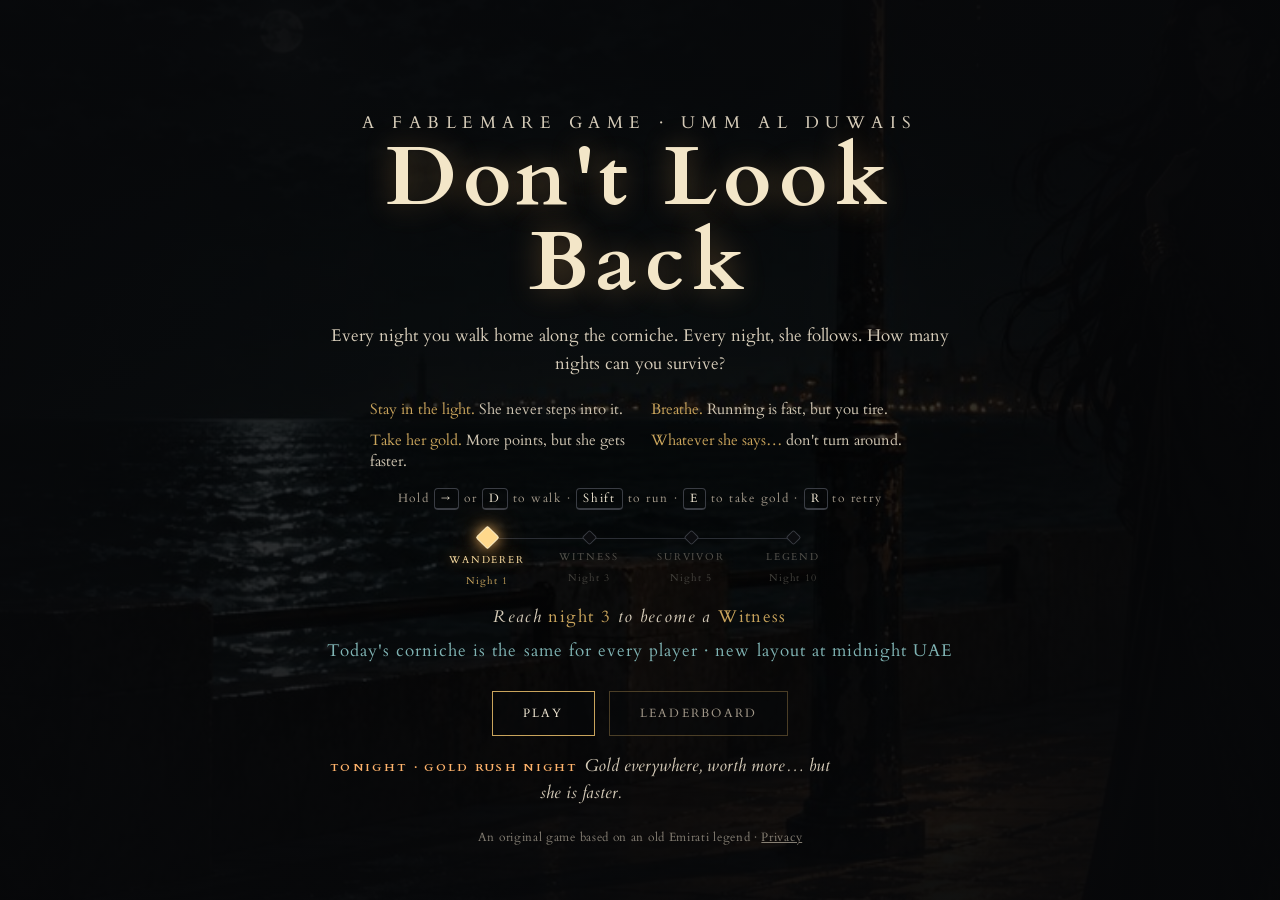
==== commit 3c56648b: "Game: challenge links, daily streak, weekend Fog/Gold Rush nights, community goal bar, upright-phone" ====
--- a/follow/index.html
+++ b/follow/index.html
@@ -6,6 +6,7 @@
 <title>Don't Look Back — How many nights can you survive? | Fablemare</title>
 <meta name="description" content="Walk home along the corniche at 2 AM. Stay in the light. Don't pick up her gold. And whatever you hear… don't look back. A free horror game based on the Emirati legend of Umm Al Duwais.">
 <meta property="og:title" content="Don't Look Back — Fablemare">
+<link rel="canonical" href="https://fablemare.com/follow/">
 <meta property="og:description" content="Stay in the light. Don't take her gold. Don't look back. How many nights can you survive? Beat the leaderboard.">
 <meta property="og:image" content="https://fablemare.com/follow/img/woman.jpg?v=2">
 <meta name="theme-color" content="#08090b">
@@ -39,6 +40,20 @@
 #oudBar{background:linear-gradient(90deg,#7a5b2e,#e0a14f,#ff6a3d)}
 #stamBar{background:linear-gradient(90deg,#3f7d7e,#9fd3d3)}
 .gold{color:var(--gold)}
+.challenge{margin:14px auto 4px;max-width:520px;padding:12px 18px;border:1px solid rgba(231,192,106,.55);background:linear-gradient(180deg,rgba(60,40,12,.55),rgba(20,14,6,.55));box-shadow:0 0 30px rgba(231,170,80,.15);font-size:.98rem;line-height:1.45}
+.challenge small{display:block;color:var(--muted);letter-spacing:.18em;text-transform:uppercase;font-size:.62rem;margin-bottom:4px}
+.challenge b{color:#ffd98a}
+.special{margin:12px auto 0;max-width:520px;color:#ffd6a0;font-style:italic;font-size:.95rem}
+.special b{font-style:normal;letter-spacing:.2em;text-transform:uppercase;font-size:.72rem;color:#ffb36b;margin-right:6px}
+.streak{color:#ffb36b!important}
+.pulse{margin:14px auto 0;max-width:420px;text-align:left}
+.pulse .pl{display:flex;justify-content:space-between;gap:10px;font-size:.66rem;letter-spacing:.16em;text-transform:uppercase;color:var(--muted);margin-bottom:6px}
+.pulse .pl b{color:var(--ink);font-weight:400;letter-spacing:.08em}
+.pbar{height:5px;background:rgba(255,255,255,.08);border-radius:3px;overflow:hidden}
+.pbar i{display:block;height:100%;width:0;background:linear-gradient(90deg,#7a5b2e,#e7c06a);transition:width 1.2s ease}
+.close.won{color:#ffd98a!important}
+.pulse .pn{font-size:.8rem;color:var(--muted);font-style:italic;margin-top:6px;text-align:center}
+@media (max-width:640px){.track{max-width:calc(100% - 24px)}.track b{right:0;top:-20px;transform:none;padding-left:0;font-size:.58rem}}
 .whisper{position:fixed;left:0;right:0;top:30%;z-index:16;text-align:center;font-style:italic;color:#f2d9a6;font-size:clamp(1.2rem,3.4vw,2rem);letter-spacing:.04em;text-shadow:0 0 24px rgba(255,170,90,.55),0 2px 8px #000;opacity:0;transition:opacity .6s;pointer-events:none;padding:0 6vw}
 .whisper.on{opacity:1}
 .turn{position:fixed;left:50%;top:46%;z-index:17;transform:translate(-50%,-50%) scale(.9);padding:16px 34px;background:rgba(120,20,20,.25);border:1px solid rgba(255,120,90,.7);color:#ffd6c7;letter-spacing:.32em;text-transform:uppercase;font-size:.86rem;cursor:pointer;opacity:0;pointer-events:none;transition:opacity .4s,transform .4s;box-shadow:0 0 40px rgba(255,80,50,.25)}
@@ -54,8 +69,8 @@
 .touch .pad.show{display:flex}
 .overlay{position:fixed;inset:0;z-index:30;display:flex;align-items:flex-start;justify-content:center;text-align:center;padding:80px 7vw 40px;opacity:0;pointer-events:none;transition:opacity .45s;overflow:auto}
 .overlay.on{opacity:1;pointer-events:auto}
-.overlay .bg{position:absolute;inset:0;background-size:cover;background-position:center;filter:brightness(.42) saturate(.9);z-index:-2}
-.overlay::before{content:"";position:absolute;inset:0;background:radial-gradient(ellipse at center,rgba(7,8,10,.2),rgba(7,8,10,.9) 75%);z-index:-1}
+.overlay .bg{position:fixed;inset:0;background-size:cover;background-position:center;filter:brightness(.42) saturate(.9);z-index:-2}
+.overlay::before{content:"";position:fixed;inset:0;background:radial-gradient(ellipse at center,rgba(7,8,10,.2),rgba(7,8,10,.9) 75%);z-index:-1}
 .inner{max-width:640px;margin:auto}
 .eyebrow{letter-spacing:.38em;text-transform:uppercase;font-size:.7rem;color:var(--teal);margin:0 0 14px}
 .overlay h1,.overlay h2{margin:0;font-weight:700;line-height:1.02;color:#f3e6c8;text-shadow:0 0 30px rgba(255,186,100,.3)}
@@ -69,7 +84,8 @@
 .btns{display:flex;flex-wrap:wrap;gap:14px;justify-content:center;margin-top:26px}
 .btn{position:relative;overflow:hidden;z-index:0;display:inline-block;padding:13px 30px;border:1px solid var(--gold);background:rgba(7,8,10,.4);color:var(--ink);text-decoration:none;letter-spacing:.18em;text-transform:uppercase;font-size:.78rem;cursor:pointer}
 .btn::before{content:"";position:absolute;inset:0;background:var(--gold);transform:translateY(101%);transition:transform .45s cubic-bezier(.2,.7,.2,1);z-index:-1}
-.btn:hover{color:#0b0b0b}.btn:hover::before{transform:none}
+@media (hover:hover){.btn:hover,.btn.ghost:hover{color:#0b0b0b}.btn:hover::before{transform:none}}
+.btn:active,.btn.ghost:active{color:#0b0b0b}.btn:active::before{transform:none}
 .btn.ghost{border-color:rgba(201,164,92,.35);color:var(--muted)}
 .found{display:flex;gap:10px;justify-content:center;margin:20px 0 6px}
 .found span{width:46px;height:3px;background:#2a2d33}
@@ -93,7 +109,8 @@
 .ladder-next b{color:var(--gold);font-weight:400;font-style:normal}
 @media (max-width:640px){.step b{font-size:.56rem;letter-spacing:.14em}}
 body:has(#end.on) .legal{display:none}
-@media (max-width:640px){body:has(#intro.on) .legal{display:none}}
+body:has(#intro.on) .legal{display:none!important}
+.legal-in{margin-top:22px!important;font-size:.72rem!important;opacity:.6}.legal-in a{color:inherit}
 @media (max-width:640px){.rules{grid-template-columns:1fr}.brand span{display:none}.bar{width:56px}.meters{letter-spacing:.12em}}
 .score{position:fixed;top:14px;left:50%;transform:translateX(-50%);z-index:21;text-align:center;pointer-events:none;display:none}
 .score.on{display:block}
@@ -125,7 +142,12 @@
 @keyframes ember{50%{box-shadow:0 0 0 1px rgba(255,230,170,.9),0 12px 60px -6px rgba(255,170,70,.85)}}
 .medals-wrap{padding-bottom:30px;margin-top:28px}
 .medals-h{margin:0 0 12px!important;font-size:.68rem!important;letter-spacing:.38em;text-transform:uppercase;color:var(--teal)!important}
-.medals{display:grid;grid-template-columns:repeat(8,1fr);gap:10px;max-width:520px;margin:0 auto}
+.medals{display:grid;grid-template-columns:repeat(9,1fr);gap:10px;max-width:600px;margin:0 auto}
+.medal{cursor:pointer;-webkit-tap-highlight-color:transparent}
+.medal.sel i{border-color:var(--gold);color:var(--gold)}
+.ach-hint{min-height:2.6em;margin:12px auto 0;max-width:420px;text-align:center;font-style:italic;color:#cbb78f;font-size:.95rem}
+.board li.ghost span:nth-child(2){font-style:italic;opacity:.78}
+.board li .tag.g{color:#9aa3ad}
 .medal{display:flex;flex-direction:column;align-items:center;gap:6px;min-width:0}
 .medal em{white-space:nowrap}
 .medal i{position:relative;display:grid;place-items:center;width:52px;height:52px;border-radius:50%;border:1px solid #2b2e35;background:radial-gradient(circle at 50% 35%,#16181d,#0a0b0d);color:#3a3c42}
@@ -135,7 +157,7 @@
 .medal.got em{color:#d9c29a}
 .medal.new i{animation:popin .9s cubic-bezier(.2,1.6,.4,1) both}
 @keyframes popin{from{transform:scale(.2);opacity:0}}
-@media (max-width:640px){.medals{grid-template-columns:repeat(4,1fr)}}
+@media (max-width:640px){.medals{grid-template-columns:repeat(5,1fr)}}
 .cardModal{position:fixed;inset:0;z-index:60;display:none;align-items:center;justify-content:center;background:rgba(4,5,6,.88);backdrop-filter:blur(6px);padding:20px}
 .cardModal.on{display:flex}
 .cm-inner{text-align:center;max-width:460px;width:100%}
@@ -196,6 +218,7 @@
   <div class="inner">
     <p class="eyebrow">A Fablemare game · Umm Al Duwais</p>
     <h1>Don't Look Back</h1>
+    <div class="challenge" id="challenge" hidden></div>
     <p>Every night you walk home along the corniche. Every night, she follows. How many nights can you survive?</p>
     <div class="rules">
       <div><span>Stay in the light.</span> She never steps into it.</div>
@@ -208,7 +231,11 @@
     <div id="ladder0"></div>
     <p class="stats" style="margin-top:6px;color:#7fb3b3">Today's corniche is the same for every player · new layout at midnight UAE</p>
     <div class="btns"><button class="btn" id="start">Play</button><button class="btn ghost" id="showBoard">Leaderboard</button></div>
+    <p class="special" id="special" hidden></p>
+    <p class="stats streak" id="streakLine" hidden></p>
+    <div class="pulse" id="pulse0" hidden></div>
     <div class="board" id="board0" style="display:none"></div>
+    <p class="stats legal-in">An original game based on an old Emirati legend · <a href="/privacy.html">Privacy</a></p>
   </div>
 </div>
 
@@ -223,6 +250,7 @@
     <p class="close" id="soClose"></p>
     <div id="newBest"></div>
     <p class="rankline" id="rankLine"></p>
+    <div class="pulse" id="pulse1" hidden></div>
     <form class="submit" id="submit" style="display:none" autocomplete="off">
       <input id="name" maxlength="14" placeholder="Pick a name" aria-label="Your name for the leaderboard">
       <button class="btn" type="submit" id="nameBtn">Join the leaderboard</button>
@@ -234,7 +262,7 @@
       <a class="btn ghost" href="https://www.youtube.com/@Fablemare">Watch the legend</a>
     </div>
     <div class="board" id="board1"></div>
-    <div class="medals-wrap"><p class="medals-h" id="achH">Relics found</p><div class="medals" id="ach"></div></div>
+    <div class="medals-wrap"><p class="medals-h" id="achH">Relics found</p><div class="medals" id="ach"></div><p class="ach-hint" id="achHint">Tap a relic to read its clue.</p></div>
   </div>
 </div>
 <div class="cardModal" id="cardModal" aria-hidden="true">
@@ -242,6 +270,7 @@
     <img id="cardImg" alt="Your Don't Look Back share card">
     <div class="btns">
       <button class="btn" id="cardShare">Share</button>
+      <button class="btn ghost" id="cardLink">Copy challenge link</button>
       <a class="btn ghost" id="cardSave" download="dont-look-back.png">Save image</a>
       <button class="btn ghost" id="cardClose">Close</button>
     </div>
@@ -253,12 +282,22 @@
 (() => {
 'use strict';
 /* Leaderboard endpoint (Google Apps Script web app). Empty = this device only. */
-const LB_DEPLOYED = '';
+const LB_DEPLOYED = 'https://script.google.com/macros/s/AKfycbwukLqKZLBv_a2wbd6-XA6ZTzdU5tWBeFjFog0b7hOApav3GWFHFzMUVFmKIkVI--87xw/exec';
 const LB_URL = (new URLSearchParams(location.search).get('lb') || LB_DEPLOYED).replace(/\/$/, '');
 const GAME = 'dlb';
 const dubaiDay = () => { const d = new Date(Date.now() + 4*3600e3); return d.getUTCFullYear() + String(d.getUTCMonth()+1).padStart(2,'0') + String(d.getUTCDate()).padStart(2,'0'); };
 function mulberry32(a){ return function(){ a |= 0; a = a + 0x6D2B79F5 | 0; let t = Math.imul(a ^ a >>> 15, 1 | a); t = t + Math.imul(t ^ t >>> 7, 61 | t) ^ t; return ((t ^ t >>> 14) >>> 0) / 4294967296; }; }
 let R = Math.random, runSeed = dubaiDay();
+/* Weekend special nights (same for every player that day, by UAE date). Saturday: Fog Night. Sunday: Gold Rush Night. */
+const TESTING = /[?&]test\b/.test(location.search);
+const MODES = { fog: ['Fog Night', 'Thick fog tonight. The lamps reach less far.'], gold: ['Gold Rush Night', 'Gold everywhere, worth more… but she is faster.'] };
+function modeFor(day){
+  const forced = TESTING && new URLSearchParams(location.search).get('mode');
+  if (forced) return MODES[forced] ? forced : '';
+  const dow = new Date(Date.UTC(+day.slice(0,4), +day.slice(4,6) - 1, +day.slice(6))).getUTCDay();
+  return dow === 6 ? 'fog' : dow === 0 ? 'gold' : '';
+}
+let mode = modeFor(runSeed);
 const rr = (a,b) => a + R()*(b-a);
 
 const $ = id => document.getElementById(id);
@@ -277,8 +316,9 @@
 let bestScore = store.get('fm_dlb_best_score', 0), bestNight = store.get('fm_dlb_best_night', 0), achGot = store.get('fm_dlb_ach', []), myName = store.get('fm_dlb_name', '');
 const ACH = [
   ['night3','Survive night 3'],['night5','Survive night 5'],['night10','Survive night 10'],
-  ['close','Close call'],['greedy','5 gold in one night'],['pure','A night with no gold'],['resist','Resist her 5 times'],['sprint','Night under 40s']
+  ['close','Close call'],['greedy','5 gold in one night'],['pure','A night with no gold'],['resist','Resist her 5 times'],['sprint','Night under 40s'],['share','Share your card']
 ];
+const HINT = {night3:'Survive three nights on the corniche.', night5:'Live to see the fifth night.', night10:'Ten nights. Few have walked that far.', close:'Let her come close… then slip away.', greedy:'Take five pieces of her gold in a single night.', pure:'Walk a whole night without touching her gold.', resist:'When she whispers your name, resist her five times.', sprint:'Reach home in under forty seconds.', share:'Show someone else the corniche.'};
 let runAch = [], runGold = 0;
 function unlock(k){ if (!achGot.includes(k)) { achGot.push(k); runAch.push(k); store.set('fm_dlb_ach', achGot); popup('✦ ' + ACH.find(a=>a[0]===k)[1], '#e7c06a', 1.6); } }
 const MOON = n => `<svg viewBox="0 0 24 24" fill="none" stroke="currentColor" stroke-width="1.4"><path d="M15.5 3.2a8.8 8.8 0 1 0 5.3 15.6A7.2 7.2 0 0 1 15.5 3.2z"/><text x="11" y="16" font-size="7" fill="currentColor" stroke="none" text-anchor="middle" font-family="Cardo,serif">${n}</text></svg>`;
@@ -288,13 +328,56 @@
   greedy: '<svg viewBox="0 0 24 24" fill="none" stroke="currentColor" stroke-width="1.4"><ellipse cx="9" cy="13" rx="6" ry="3.4"/><ellipse cx="15" cy="11" rx="6" ry="3.4"/><path d="M15 5.5l.6 1.4 1.4.6-1.4.6-.6 1.4-.6-1.4-1.4-.6 1.4-.6z" fill="currentColor"/></svg>',
   pure: '<svg viewBox="0 0 24 24" fill="none" stroke="currentColor" stroke-width="1.4"><rect x="9" y="11" width="6" height="10" rx="1"/><path d="M12 11V9"/><path d="M12 3.5c1.6 1.8 2 3 0 5-2-2-1.6-3.2 0-5z" fill="currentColor"/></svg>',
   resist: '<svg viewBox="0 0 24 24" fill="none" stroke="currentColor" stroke-width="1.4"><path d="M4 12c2-3 5-4 8-2 3-2 6-1 8 2-2 3-5 4-8 4s-6-1-8-4z"/><path d="M4 12h16"/><path d="M3 4l18 16"/></svg>',
-  sprint: '<svg viewBox="0 0 24 24" fill="none" stroke="currentColor" stroke-width="1.4"><path d="M3 8h9M2 12h12M3 16h9"/><path d="M15 6l6 6-6 6"/></svg>'
+  sprint: '<svg viewBox="0 0 24 24" fill="none" stroke="currentColor" stroke-width="1.4"><path d="M3 8h9M2 12h12M3 16h9"/><path d="M15 6l6 6-6 6"/></svg>',
+  share: '<svg viewBox="0 0 24 24" fill="none" stroke="currentColor" stroke-width="1.4"><circle cx="6" cy="12" r="2.6"/><circle cx="18" cy="6" r="2.6"/><circle cx="18" cy="18" r="2.6"/><path d="M8.3 10.8l7.4-3.6M8.3 13.2l7.4 3.6"/></svg>'
 };
-const SHORT = {night3:'Night 3', night5:'Night 5', night10:'Night 10', close:'Close call', greedy:'Gold ×5', pure:'No gold', resist:'Resisted ×5', sprint:'Under 40s'};
+const SHORT = {night3:'Night 3', night5:'Night 5', night10:'Night 10', close:'Close call', greedy:'Gold ×5', pure:'No gold', resist:'Resisted ×5', sprint:'Under 40s', share:'Shared'};
+function renderRelics(){
+  $('achH').textContent = `Relics found · ${achGot.length} of ${ACH.length}`;
+  $('ach').innerHTML = ACH.map(a => `<div class="medal ${achGot.includes(a[0]) ? 'got' : ''} ${runAch.includes(a[0]) ? 'new' : ''}" data-k="${a[0]}" role="button" tabindex="0"><i>${ICON[a[0]]}</i><em>${achGot.includes(a[0]) ? SHORT[a[0]] : '?'}</em></div>`).join('');
+  $('ach').querySelectorAll('.medal').forEach(m => m.onclick = () => {
+    $('ach').querySelectorAll('.medal').forEach(x => x.classList.toggle('sel', x === m));
+    const k = m.dataset.k, got = achGot.includes(k);
+    $('achHint').innerHTML = got ? `<b>${esc(ACH.find(a=>a[0]===k)[1])}</b> · found` : `“${esc(HINT[k])}”`;
+  });
+}
 const RANKS = [['Wanderer', 1], ['Witness', 3], ['Survivor', 5], ['Legend', 10]];
 const rankIdx = n => RANKS.reduce((k, r, i) => n >= r[1] ? i : k, 0);
 function updateBestLine(){ $('bestLine').textContent = bestScore ? `Your best: ${fmt(bestScore)} · night ${bestNight} · ${titleFor(bestNight)}` : ''; $('ladder0').innerHTML = ladderHtml(bestNight || 1, true); }
 updateBestLine();
+/* daily streak (this device): one run per UAE day keeps it alive */
+function dayShift(day, k){ const d = new Date(Date.UTC(+day.slice(0,4), +day.slice(4,6) - 1, +day.slice(6) + k)); return d.getUTCFullYear() + String(d.getUTCMonth()+1).padStart(2,'0') + String(d.getUTCDate()).padStart(2,'0'); }
+let streak = store.get('fm_dlb_streak', { last: '', n: 0 });
+function streakNow(){ const today = dubaiDay(); return (streak.last === today || streak.last === dayShift(today, -1)) ? streak.n : 0; }
+function bumpStreak(){ const today = dubaiDay(); if (streak.last === today) return; streak = { last: today, n: streak.last === dayShift(today, -1) ? streak.n + 1 : 1 }; store.set('fm_dlb_streak', streak); }
+function showStreak(){
+  const n = streakNow(), played = streak.last === dubaiDay(), el = $('streakLine');
+  if (!n) { el.hidden = true; return; }
+  el.hidden = false;
+  el.textContent = played ? `🔥 ${n}-night streak · come back tomorrow to keep it` : `🔥 ${n}-night streak · play tonight to keep it alive`;
+}
+/* special night banner */
+function showSpecial(){ const el = $('special'); if (!mode) { el.hidden = true; return; } el.hidden = false; el.innerHTML = `<b>Tonight · ${MODES[mode][0]}</b>${esc(MODES[mode][1])}`; }
+/* challenge links: ?c=<base64url of {n,s,g,d}> */
+const b64u = str => btoa(unescape(encodeURIComponent(str))).replace(/\+/g,'-').replace(/\//g,'_').replace(/=+$/,'');
+const unb64u = str => decodeURIComponent(escape(atob(str.replace(/-/g,'+').replace(/_/g,'/'))));
+let challenge = null;
+function initChallenge(){ try { const c = new URLSearchParams(location.search).get('c'); if (c) { const o = JSON.parse(unb64u(c)); const sc = Math.floor(+o.s), nn = Math.floor(+o.g); if (sc > 0 && sc < 1e8 && nn >= 1 && nn <= 60) challenge = { name: cleanName(o.n) || 'A wanderer', score: sc, night: nn, day: /^\d{8}$/.test(o.d) ? o.d : '' }; } } catch(e){} }
+function challengeUrl(){ const s = lastShare || {}; return 'https://fablemare.com/follow/?c=' + b64u(JSON.stringify({ n: myName || me.name || '', s: s.score || 0, g: s.night || 1, d: dubaiDay() })); }
+function showChallenge(){
+  const el = $('challenge'); if (!challenge) { el.hidden = true; return; }
+  el.hidden = false;
+  el.innerHTML = `<small>A challenge for you</small><b>${esc(challenge.name)}</b> scored <b>${fmt(challenge.score)}</b> and reached night ${challenge.night} (${esc(titleFor(challenge.night))}).<br>Can you beat it?`;
+}
+/* community goal: nights walked today by every player, together */
+const GOALS = [25, 50, 100, 250, 500, 1000, 2500, 5000, 10000, 25000, 50000, 100000];
+function pulseHtml(j, added){
+  const n = j.nights || 0, goal = GOALS.find(g => g > n) || n + 1, prevGoal = [...GOALS].reverse().find(g => g <= n);
+  const pct = Math.min(100, n / goal * 100);
+  return `<div class="pl"><span>Tonight's goal · all players together</span><b>${fmt(n)} / ${fmt(goal)}</b></div><div class="pbar"><i style="width:0" data-w="${pct}"></i></div>` +
+    `<p class="pn">${added ? `You added ${added} ${added === 1 ? 'night' : 'nights'}. ` : ''}${prevGoal ? `Goal of ${fmt(prevGoal)} reached ✓ · ` : ''}${fmt(goal - n)} more nights walked on the corniche to reach ${fmt(goal)}.</p>`;
+}
+function renderPulse(id, j, added){ const el = $(id); if (!j || !j.ok || typeof j.nights !== 'number') { el.hidden = true; return; } el.hidden = false; el.innerHTML = pulseHtml(j, added); requestAnimationFrame(() => requestAnimationFrame(() => { const i = el.querySelector('i'); if (i) i.style.width = i.dataset.w + '%'; })); }
 ['end_taken'].forEach(k => { const i = new Image(); i.src = 'img/'+k+'.jpg'; });
 
 /* audio */
@@ -327,12 +410,12 @@
   R = mulberry32((+runSeed) * 101 + night * 7919);
   lamps = []; let x = 10;
   const pBroken = Math.min(0.6, 0.1 + N*0.06);
-  while (x < L - 14) { lamps.push({x, r: 6.2, broken: R() < pBroken && x > 30, ph: R()*10, dimv: 1}); x += rr(19, 28) + Math.min(14, N*1.6) + x/L*4; }
+  while (x < L - 14) { lamps.push({x, r: mode === 'fog' ? 5.4 : 6.2, broken: R() < pBroken && x > 30, ph: R()*10, dimv: 1}); x += rr(19, 28) + Math.min(14, N*1.6) + x/L*4; }
   stalls = N < 6 ? [{x: L*rr(.45,.6), r: 11}] : (R() < .5 ? [{x: L*rr(.4,.7), r: 10}] : []);
   lamps = lamps.filter(l => !stalls.some(s => Math.abs(s.x-l.x) < 14));
   bangles = [];
   const pts = [...lamps.map(l=>l.x), ...stalls.map(s=>s.x)].sort((a,b)=>a-b);
-  for (let i=0;i<pts.length-1;i++){ const gap = pts[i+1]-pts[i]; if (gap > 17 && R() < 0.75) bangles.push({x: pts[i]+gap*rr(.4,.6), taken:false, t:R()*6}); }
+  for (let i=0;i<pts.length-1;i++){ const gap = pts[i+1]-pts[i]; if (gap > (mode === 'gold' ? 13 : 17) && (mode === 'gold' || R() < 0.75)) bangles.push({x: pts[i]+gap*rr(.4,.6), taken:false, t:R()*6}); }
   palms = []; for (let p=-30; p<L*0.6+60; p+=rnd(5,11)) palms.push({x:p, h:rnd(6.5,10), lean:rnd(-.18,.18), s:rnd(.85,1.15)});
   skyline = []; for (let p=-60; p<L*0.12+160; p+=rnd(2.5,6)) skyline.push({x:p, w:rnd(2,5), h:rnd(4,16)*(Math.random()<.15?1.8:1), lit:Math.random()});
   stars = Array.from({length:110},()=>({x:Math.random(), y:Math.random()*0.5, s:Math.random()*1.3+0.2, t:Math.random()*6}));
@@ -361,7 +444,7 @@
   gold = 0; oud = 0; nextWhisper = rnd(5,8); whisperOn = 0; whisperResolved = true; shake = 0; cam = P.x; lastStep = 0; nightT = 0; distScored = 0; mult = 1; closeArmed = false; nightScore = 0;
 }
 let combo = 1, lastBonusT = -99, bestCombo = 1;
-function newRun(){ runAch = []; runGold = 0; runSeed = dubaiDay(); night = 1; score = 0; runT = 0; seen = false; resisted = 0; popups = []; combo = 1; lastBonusT = -99; bestCombo = 1; nightsLog = []; resetNight(); }
+function newRun(){ runAch = []; runGold = 0; runSeed = dubaiDay(); mode = modeFor(runSeed); night = 1; score = 0; runT = 0; seen = false; resisted = 0; popups = []; combo = 1; lastBonusT = -99; bestCombo = 1; nightsLog = []; resetNight(); }
 let nightsLog = [];
 newRun();
 
@@ -436,8 +519,9 @@
   if (!Her.on && Her.cool <= 0 && lit < 0.15 && oud > Math.max(12, 30 - N*2) && !safe) { Her.on = true; Her.x = P.x - rnd(14, 18) + Math.min(4, N*0.4); Her.a = 0; sfx.chime(0.5); }
   if (Her.on) {
     Her.a = Math.min(1, Her.a + dt*0.7);
-    const cap = Math.min(4.45, 3.5 + N*0.09) + gold*0.22;
-    const sp = Math.min(cap, 1.9 + oud*0.03 + gold*0.3 + N*0.12);
+    const rush = mode === 'gold' ? 0.25 : 0;
+    const cap = Math.min(4.45, 3.5 + N*0.09) + gold*0.22 + rush;
+    const sp = Math.min(cap, 1.9 + oud*0.03 + gold*0.3 + N*0.12 + rush);
     const nx = Her.x + sp*dt;
     if (!(lit > 0.15 && lightAt(nx + 0.6, t) > 0.2)) Her.x = nx;
     if (Her.x < P.x - 34) Her.x = P.x - 34;
@@ -462,7 +546,7 @@
   $('hint').textContent = near ? (touch ? 'Gold · TAKE?' : 'Gold · press E') : '';
   $('hint').classList.toggle('on', !!near);
   $('padTake').classList.toggle('show', !!near);
-  if (input.take && near) { near.taken = true; gold++; runGold++; mult = 1 + gold; addScore(50*N*gold, 'GOLD ' + gold, '#e7c06a', true); buzz(25); sfx.pickup(gold); oud = Math.min(100, oud+15); Her.cool = Math.min(Her.cool, 1.5); if (gold >= 5) unlock('greedy'); }
+  if (input.take && near) { near.taken = true; gold++; runGold++; mult = 1 + gold; addScore(Math.round(50*N*gold*(mode === 'gold' ? 1.5 : 1)), 'GOLD ' + gold, '#e7c06a', true); buzz(25); sfx.pickup(gold); oud = Math.min(100, oud+15); Her.cool = Math.min(Her.cool, 1.5); if (gold >= 5) unlock('greedy'); }
   input.take = false;
   if (P.x >= L) return clearNight();
   // hud
@@ -506,15 +590,20 @@
   $('ladder1').innerHTML = ladderHtml(night, true);
   $('againSub').textContent = (touch ? '' : 'Press R · ') + (night >= bestNight ? 'night ' + (night + 1) + ' is waiting' : 'she is waiting');
   $('achH').textContent = `Relics found · ${achGot.length} of ${ACH.length}`;
-  $('ach').innerHTML = ACH.map(a => `<div class="medal ${achGot.includes(a[0]) ? 'got' : ''} ${runAch.includes(a[0]) ? 'new' : ''}" title="${a[1]}"><i>${ICON[a[0]]}</i><em>${achGot.includes(a[0]) ? SHORT[a[0]] : '?'}</em></div>`).join('');
+  renderRelics();
+  if (false) $('ach').innerHTML = ACH.map(a => `<div class="medal ${achGot.includes(a[0]) ? 'got' : ''} ${runAch.includes(a[0]) ? 'new' : ''}" title="${a[1]}"><i>${ICON[a[0]]}</i><em>${achGot.includes(a[0]) ? SHORT[a[0]] : '?'}</em></div>`).join('');
   lastRun = { score: Math.round(score), night, dur: Math.round(runT), seed: runSeed, ev: { gold, resisted, combo: bestCombo, x: Math.round(P.x) }, submitted: false };
   // "so close" lines
   const close = [], toHome = Math.round(L - P.x);
   if (toHome <= 40) close.push(`${toHome} m from home`);
   if (!isBest && bestScore > score) close.push(`${fmt(bestScore - score)} short of your best`);
+  if (challenge) { if (score > challenge.score) close.unshift(`You beat ${challenge.name}'s ${fmt(challenge.score)}!`); else close.unshift(`${fmt(challenge.score - score)} short of ${challenge.name}'s ${fmt(challenge.score)}`); }
+  const sn = streakNow(); if (sn >= 2) close.push(`🔥 ${sn}-night streak`);
   $('soClose').textContent = close.join(' · ');
+  if (challenge && score > challenge.score) { $('soClose').classList.add('won'); } else $('soClose').classList.remove('won');
+  walkPing(night);
   $('rankLine').textContent = '';
-  lastShare = { night, score: Math.round(score), gold: runGold, log: nightsLog.join('') + '💀' };
+  lastShare = { night, score: Math.round(score), gold: runGold, log: nightsLog.join('') + '💀', streak: streakNow(), beat: challenge && score > challenge.score ? challenge.name : '' };
   $('name').value = me.name || myName || ''; $('nameMsg').textContent = '';
   buzz([200, 80, 300]);
   afterDeath();
@@ -540,6 +629,9 @@
   const q = new URLSearchParams(params).toString();
   try { const r = await fetch(LB_URL + (LB_URL.includes('?') ? '&' : '?') + q, {cache:'no-store'}); return await r.json(); } catch(e){ return null; }
 }
+async function loadPulse(){ const j = await api({a:'pulse', game: GAME}); renderPulse('pulse0', j); return j; }
+async function walkPing(n){ $('pulse1').hidden = true; const j = await api({a:'walk', game: GAME, id: me.id, n}); renderPulse('pulse1', j, n); }
+loadPulse();
 async function claimName(name){
   const j = await api({a:'claim', id: me.id, key: me.key, name});
   if (j && j.ok) { me.name = j.name; store.set('fm_player', me); myName = j.name; store.set('fm_dlb_name', j.name); }
@@ -551,8 +643,38 @@
   const local = store.get('fm_dlb_local', []); local.push({ name: me.name || 'You', score: lastRun.score, night: lastRun.night, me: true }); local.sort((a,b) => b.score - a.score); store.set('fm_dlb_local', local.slice(0, 20));
   return api({a:'submit', d: JSON.stringify({ id: me.id, key: me.key, game: GAME, score: lastRun.score, night: lastRun.night, dur: lastRun.dur, seed: lastRun.seed, ev: lastRun.ev })});
 }
+// Ghosts of the corniche: in-world characters that keep the board from feeling empty. Shown as ghosts, never as real players.
+const GHOSTS = [['The Pearl Diver',11840,4],['Grandmother\u2019s Warning',9960,4],['The Last Taxi Driver',8310,3],['Adam',7420,3],['The Oud Seller',6650,3],
+  ['The Night Watchman',5870,3],['The Dhow Captain',5120,3],['The Lamp Lighter',4380,2],['The Fisherman\u2019s Son',3720,2],['The Coral Mason',3050,2],
+  ['The Henna Artist',2510,2],['The Wedding Guest',1980,2],['The Taxi Passenger',1460,1],['The Boy Who Looked Back',1020,1],['The Sleepwalker',740,1],
+  ['The Coffee Seller',520,1],['The Stranger',310,1]];
+function ghostRows(tab){
+  const day = dubaiDay();
+  return GHOSTS.map(([name, sc, n], i) => {
+    let h = 2166136261; const key = (tab === 'today' ? day : 'w') + name;
+    for (let c = 0; c < key.length; c++) h = Math.imul(h ^ key.charCodeAt(c), 16777619);
+    const k = tab === 'today' ? 0.86 + ((h >>> 0) % 1000) / 1000 * 0.28 : 1.12;
+    return { name, score: Math.round(sc * k / 10) * 10, night: n, ghost: true };
+  });
+}
+// Merge real players (server) with ghosts; server "staff" seed rows are dropped. Ranks are recomputed.
+function mergeBoard(j, tab){
+  const staff = (j.top || []).filter(r => r.staff).map(r => r.score);
+  const staffAbove = sc => staff.filter(x => x > sc).length;
+  const seen = new Set(), real = [];
+  (j.top || []).forEach((r, i) => { if (!r.staff) { const k = r.name + '|' + r.score; if (!seen.has(k)) { seen.add(k); real.push(Object.assign({}, r, { rr: i + 1 - staffAbove(r.score) })); } } });
+  (j.near || []).forEach(r => { if (!r.staff) { const k = r.name + '|' + r.score; if (!seen.has(k)) { seen.add(k); real.push(Object.assign({}, r, { rr: r.rank - staffAbove(r.score) })); } } });
+  const ghosts = ghostRows(tab);
+  const rows = real.concat(ghosts).sort((a, b) => b.score - a.score);
+  rows.forEach(r => {
+    const gAbove = ghosts.filter(g => g.score > r.score).length;
+    r.rank = r.ghost ? 1 + gAbove + real.filter(x => x.score > r.score).length : r.rr + gAbove;
+  });
+  const meRow = rows.find(r => r.me);
+  return { rows, meRank: meRow ? meRow.rank : null, meRow };
+}
 function rowHtml(r, rank){
-  return `<li class="${r.me ? 'me' : ''}"><span class="r">${rank}</span><span>${esc(r.name)}${r.staff ? ' <em class="tag">staff</em>' : ''}<small class="ti">${esc(titleFor(r.night||1))}</small></span><span class="ni">N${r.night}</span><span class="s">${fmt(r.score)}</span></li>`;
+  return `<li class="${r.me ? 'me' : ''}${r.ghost ? ' ghost' : ''}"><span class="r">${rank}</span><span>${esc(r.name)}${r.ghost ? ' <em class="tag g" title="A ghost of the corniche">👻</em>' : ''}<small class="ti">${esc(titleFor(r.night||1))}</small></span><span class="ni">N${r.night}</span><span class="s">${fmt(r.score)}</span></li>`;
 }
 function tabsHtml(){ return `<div class="tabs">${[['today','Today'],['week','This week'],['all','All time']].map(([k,l]) => `<button class="tab ${k===curTab?'on':''}" data-tab="${k}">${l}</button>`).join('')}</div>`; }
 async function board(el){
@@ -565,17 +687,15 @@
   el.innerHTML = tabsHtml() + '<p class="note">Loading…</p>';
   const j = await api({a:'board', game: GAME, b: curTab, id: me.id});
   if (!j || !j.ok) { el.innerHTML = tabsHtml() + '<p class="note">Leaderboard is resting. Try again in a moment.</p>'; bindTabs(el); return null; }
+  const m = mergeBoard(j, curTab), rows = m.rows;
   let body = '';
-  if (!j.top.length) body = '<p class="note">No scores yet. Be the first.</p>';
+  if (!m.meRank || m.meRank <= 8) body = '<ol>' + rows.slice(0, 10).map(r => rowHtml(r, r.rank)).join('') + '</ol>';
   else {
-    const inTop = !j.me || j.me.rank <= 8;
-    if (inTop) body = '<ol>' + j.top.slice(0, 10).map((r,i) => rowHtml(r, i+1)).join('') + '</ol>';
-    else {
-      const near = (j.near || []).filter(r => r.rank > 3 && r.rank >= j.me.rank - 3 && r.rank <= j.me.rank + 2);
-      body = '<ol>' + j.top.slice(0, 3).map((r,i) => rowHtml(r, i+1)).join('') + '<li class="gap">· · ·</li>' + near.map(r => rowHtml(r, r.rank)).join('') + '</ol>';
-    }
+    const i = rows.indexOf(m.meRow);
+    body = '<ol>' + rows.slice(0, 3).map(r => rowHtml(r, r.rank)).join('') + '<li class="gap">· · ·</li>' + rows.slice(Math.max(3, i - 3), i + 3).map(r => rowHtml(r, r.rank)).join('') + '</ol>';
   }
-  const meLine = j.me ? `<p class="note">You're <b>#${j.me.rank}</b> of ${j.total} ${curTab === 'today' ? 'today' : curTab === 'week' ? 'this week' : 'all time'}.</p>` : (me.name ? '' : '<p class="note">Finish a run and save a name to join.</p>');
+  const meLine = m.meRank ? `<p class="note">You're <b>#${m.meRank}</b> ${curTab === 'today' ? 'today' : curTab === 'week' ? 'this week' : 'of all time'}.</p>` : (me.name ? '' : '<p class="note">Finish a run and save a name to join the ghosts of the corniche.</p>');
+  j.merged = m;
   el.innerHTML = tabsHtml() + body + meLine;
   bindTabs(el);
   return j;
@@ -622,11 +742,12 @@
   curTab = 'today';
   const j = await board($('board1'));
   const lines = [];
-  if (res && res.ok && res.ranks && res.ranks.today) lines.push(`#${res.ranks.today} today` + (res.ranks.all ? ` · #${res.ranks.all} all time` : ''));
-  if (j && j.me && j.near) { const above = j.near.find(r => r.rank === j.me.rank - 1); if (above) lines.push(`${fmt(above.score - j.me.score + 1)} to pass ${esc(above.name)} (#${above.rank})`); }
+  const mm = j && j.merged;
+  if (res && res.ok && mm && mm.meRank) lines.push(`#${mm.meRank} today`);
+  if (mm && mm.meRow) { const i = mm.rows.indexOf(mm.meRow), above = i > 0 ? mm.rows[i - 1] : null; if (above) lines.push(`${fmt(above.score - mm.meRow.score + 10)} to pass ${esc(above.name)} (#${above.rank})`); }
   if (res && !res.ok && res.err === 'rejected') lines.push('This run could not be verified, so it was not ranked.');
   if (lines.length) $('rankLine').innerHTML = lines.join(' · ');
-  lastShare.rank = res && res.ranks ? res.ranks.today : null;
+  lastShare.rank = res && res.ok && mm ? mm.meRank : null;
 }
 $('submit').addEventListener('submit', async e => {
   e.preventDefault();
@@ -654,7 +775,7 @@
   cx.fillStyle = sky; cx.fillRect(-10,-10,W+20,H+20);
   for (const s of stars){ cx.globalAlpha = 0.35 + 0.35*Math.sin(t*1.5+s.t); cx.fillStyle = '#cfe3e0'; cx.fillRect(s.x*W, s.y*gy, s.s, s.s); }
   cx.globalAlpha = 1;
-  const mx = W*0.78 - cam*S*0.015, my = H*0.17, mr = Math.min(W,H)*0.045;
+  const mx = W*0.78 - cam*S*0.015, my = Math.max(H > W ? H*0.24 : H*0.17, 185), mr = Math.min(W,H)*0.045;
   let g = cx.createRadialGradient(mx,my,mr*0.5,mx,my,mr*6); g.addColorStop(0,'rgba(200,225,220,.22)'); g.addColorStop(1,'rgba(200,225,220,0)');
   cx.fillStyle = g; cx.fillRect(mx-mr*6,my-mr*6,mr*12,mr*12);
   cx.fillStyle = '#dfe9e2'; cx.beginPath(); cx.arc(mx,my,mr,0,7); cx.fill();
@@ -700,6 +821,8 @@
   if (state === 'play' && oud > 60){ cx.fillStyle = `rgba(80,10,5,${(oud-60)/40*0.18})`; cx.fillRect(-10,-10,W+20,H+20); }
   for (const f of fog){ f.x += f.v*dt; if (f.x < -.5) f.x = 1.5; if (f.x > 1.5) f.x = -.5; const fx = f.x*W, fy = f.y*H, fr = f.r*Math.max(W,H);
     const fg = cx.createRadialGradient(fx,fy,0,fx,fy,fr); fg.addColorStop(0,`rgba(170,190,190,${f.a})`); fg.addColorStop(1,'rgba(170,190,190,0)'); cx.fillStyle = fg; cx.fillRect(fx-fr,fy-fr,fr*2,fr*2); }
+  if (mode === 'fog' && state !== 'menu'){ const fz = cx.createLinearGradient(0, 0, 0, H); fz.addColorStop(0, 'rgba(150,165,165,.10)'); fz.addColorStop(.55, 'rgba(165,180,178,.30)'); fz.addColorStop(1, 'rgba(120,130,128,.18)'); cx.fillStyle = fz; cx.fillRect(-10,-10,W+20,H+20);
+    for (const f of fog){ const fx = ((f.x*1.7 + t*0.01) % 2 - .3)*W, fy = (f.y - .08)*H, fr = f.r*Math.max(W,H)*0.8; const fg = cx.createRadialGradient(fx,fy,0,fx,fy,fr); fg.addColorStop(0,'rgba(185,198,196,.16)'); fg.addColorStop(1,'rgba(185,198,196,0)'); cx.fillStyle = fg; cx.fillRect(fx-fr,fy-fr,fr*2,fr*2); } }
   for (const e of embers){ e.y -= e.v*dt; e.p += dt; if (e.y < -.05){ e.y = 1.05; e.x = Math.random(); } cx.fillStyle = `rgba(255,190,110,${.35+.25*Math.sin(e.p*2)})`; cx.beginPath(); cx.arc(e.x*W + Math.sin(e.p)*8, e.y*H, e.s, 0, 7); cx.fill(); }
   cx.restore();
   if (flash > 0){ cx.fillStyle = `rgba(255,245,230,${flash})`; cx.fillRect(0,0,W,H); flash -= dt*1.4; }
@@ -773,7 +896,8 @@
   $('hud').classList.add('on'); $('score').classList.add('on'); ['padWalk','padRun'].forEach(id => $(id).classList.add('show'));
   $('scoreVal').textContent = '0'; $('nightLbl').textContent = 'Night 1'; $('multLbl').textContent = '';
   state = 'card';
-  showCard('Night 1', '2:14 AM', touch ? 'Hold WALK. Stay in the light.' : 'Hold → to walk. Stay in the light.', '', 2.2, null);
+  bumpStreak();
+  showCard(mode ? MODES[mode][0] : 'Night 1', '2:14 AM', mode ? MODES[mode][1] : (touch ? 'Hold WALK. Stay in the light.' : 'Hold → to walk. Stay in the light.'), '', mode ? 2.8 : 2.2, null);
 }
 $('start').onclick = begin; $('again').onclick = begin;
 // ---------- share card ----------
@@ -819,13 +943,13 @@
     x.shadowColor = 'rgba(0,0,0,.9)'; x.shadowBlur = 18; }
   // score
   x.shadowColor = 'rgba(231,150,60,.75)'; x.shadowBlur = 40; x.fillStyle = '#ffd98a'; x.font = '700 150px Cardo, Georgia, serif'; x.fillText(fmt(s.score || 0), W/2, 900); x.shadowBlur = 18; x.shadowColor = 'rgba(0,0,0,.9)';
-  const stats = [`${s.night || 1} ${s.night === 1 ? 'night' : 'nights'}`]; if (s.rank) stats.push(`#${s.rank} today`); if (s.gold) stats.push(`${s.gold} gold`);
+  const stats = [`${s.night || 1} ${s.night === 1 ? 'night' : 'nights'}`]; if (s.rank) stats.push(`#${s.rank} today`); if (s.gold) stats.push(`${s.gold} gold`); if (s.streak >= 2) stats.push(`${s.streak}-night streak`);
   x.fillStyle = '#e9e2d0'; x.font = '36px Cardo, Georgia, serif'; x.letterSpacing = '3px'; x.fillText(stats.join('   ·   '), W/2, 956); x.letterSpacing = '0px';
   // divider
   x.strokeStyle = 'rgba(231,192,106,.5)'; x.lineWidth = 1.5; x.beginPath(); x.moveTo(W/2 - 220, 995); x.lineTo(W/2 - 20, 995); x.moveTo(W/2 + 20, 995); x.lineTo(W/2 + 220, 995); x.stroke();
   x.fillStyle = '#e7c06a'; x.beginPath(); x.moveTo(W/2, 985); x.lineTo(W/2 + 9, 995); x.lineTo(W/2, 1005); x.lineTo(W/2 - 9, 995); x.fill();
   // challenge
-  const q1 = s.night > 1 ? `She took me on night ${s.night}.` : 'She took me on the first night.';
+  const q1 = s.beat ? `I beat ${s.beat}. She took me on night ${s.night}.` : s.night > 1 ? `She took me on night ${s.night}.` : 'She took me on the first night.';
   x.fillStyle = '#f3ecdb'; x.font = 'italic 46px Cardo, Georgia, serif'; x.fillText('“' + q1, W/2, 1068);
   x.fillText(`Can you beat ${fmt(s.score || 0)}?”`, W/2, 1124);
   // footer
@@ -843,7 +967,8 @@
   $('cardImg').src = cardUrl; $('cardSave').href = cardUrl; $('cardModal').classList.add('on');
 };
 $('cardShare').onclick = async () => {
-  const s = lastShare || {}, text = `She took me on night ${s.night || 1}. Can you beat ${fmt(s.score || 0)}? 🕯️`, url = 'https://fablemare.com/follow/';
+  shareRelic();
+  const s = lastShare || {}, text = `She took me on night ${s.night || 1}. Can you beat ${fmt(s.score || 0)}? 🕯️`, url = challengeUrl();
   const file = new File([cardBlob], 'dont-look-back.png', { type: 'image/png' });
   try {
     if (navigator.canShare && navigator.canShare({ files: [file] })) await navigator.share({ files: [file], text: text + ' ' + url });
@@ -852,9 +977,13 @@
   } catch(e){}
 };
 $('cardClose').onclick = () => $('cardModal').classList.remove('on');
+$('cardLink').onclick = async () => { const u = challengeUrl(); shareRelic(); try { await navigator.clipboard.writeText(`Can you beat my ${fmt((lastShare||{}).score || 0)} in Don't Look Back? ${u}`); $('cardLink').textContent = 'Link copied'; setTimeout(() => $('cardLink').textContent = 'Copy challenge link', 2000); } catch(e){ prompt('Your challenge link', u); } };
+$('cardSave').addEventListener('click', shareRelic);
+function shareRelic(){ if (!achGot.includes('share')) { achGot.push('share'); store.set('fm_dlb_ach', achGot); if ($('ach')) renderRelics(); } }
 $('cardModal').onclick = e => { if (e.target === $('cardModal')) $('cardModal').classList.remove('on'); };
-if (/[?&]test\b/.test(location.search)) window.__fmt = { newRun, die, unlock, set(o){ state = 'play'; night = o.night; score = o.score; runGold = o.gold; }, get card(){ return cardBlob; } };
+if (/[?&]test\b/.test(location.search)) window.__fmt = { newRun, die, unlock, get mode(){ return mode; }, get streak(){ return streak; }, set(o){ state = 'play'; night = o.night; score = o.score; runGold = o.gold; }, get card(){ return cardBlob; } };
 window.__fm = { get P(){return P;}, get Her(){return Her;}, get oud(){return oud;}, get state(){return state;}, get gold(){return gold;}, get lit(){return lightAt(P.x,t);}, get night(){return night;}, get score(){return score;} };
+initChallenge(); showStreak(); showSpecial(); showChallenge();
 requestAnimationFrame(frame);
 })();
 </script>
